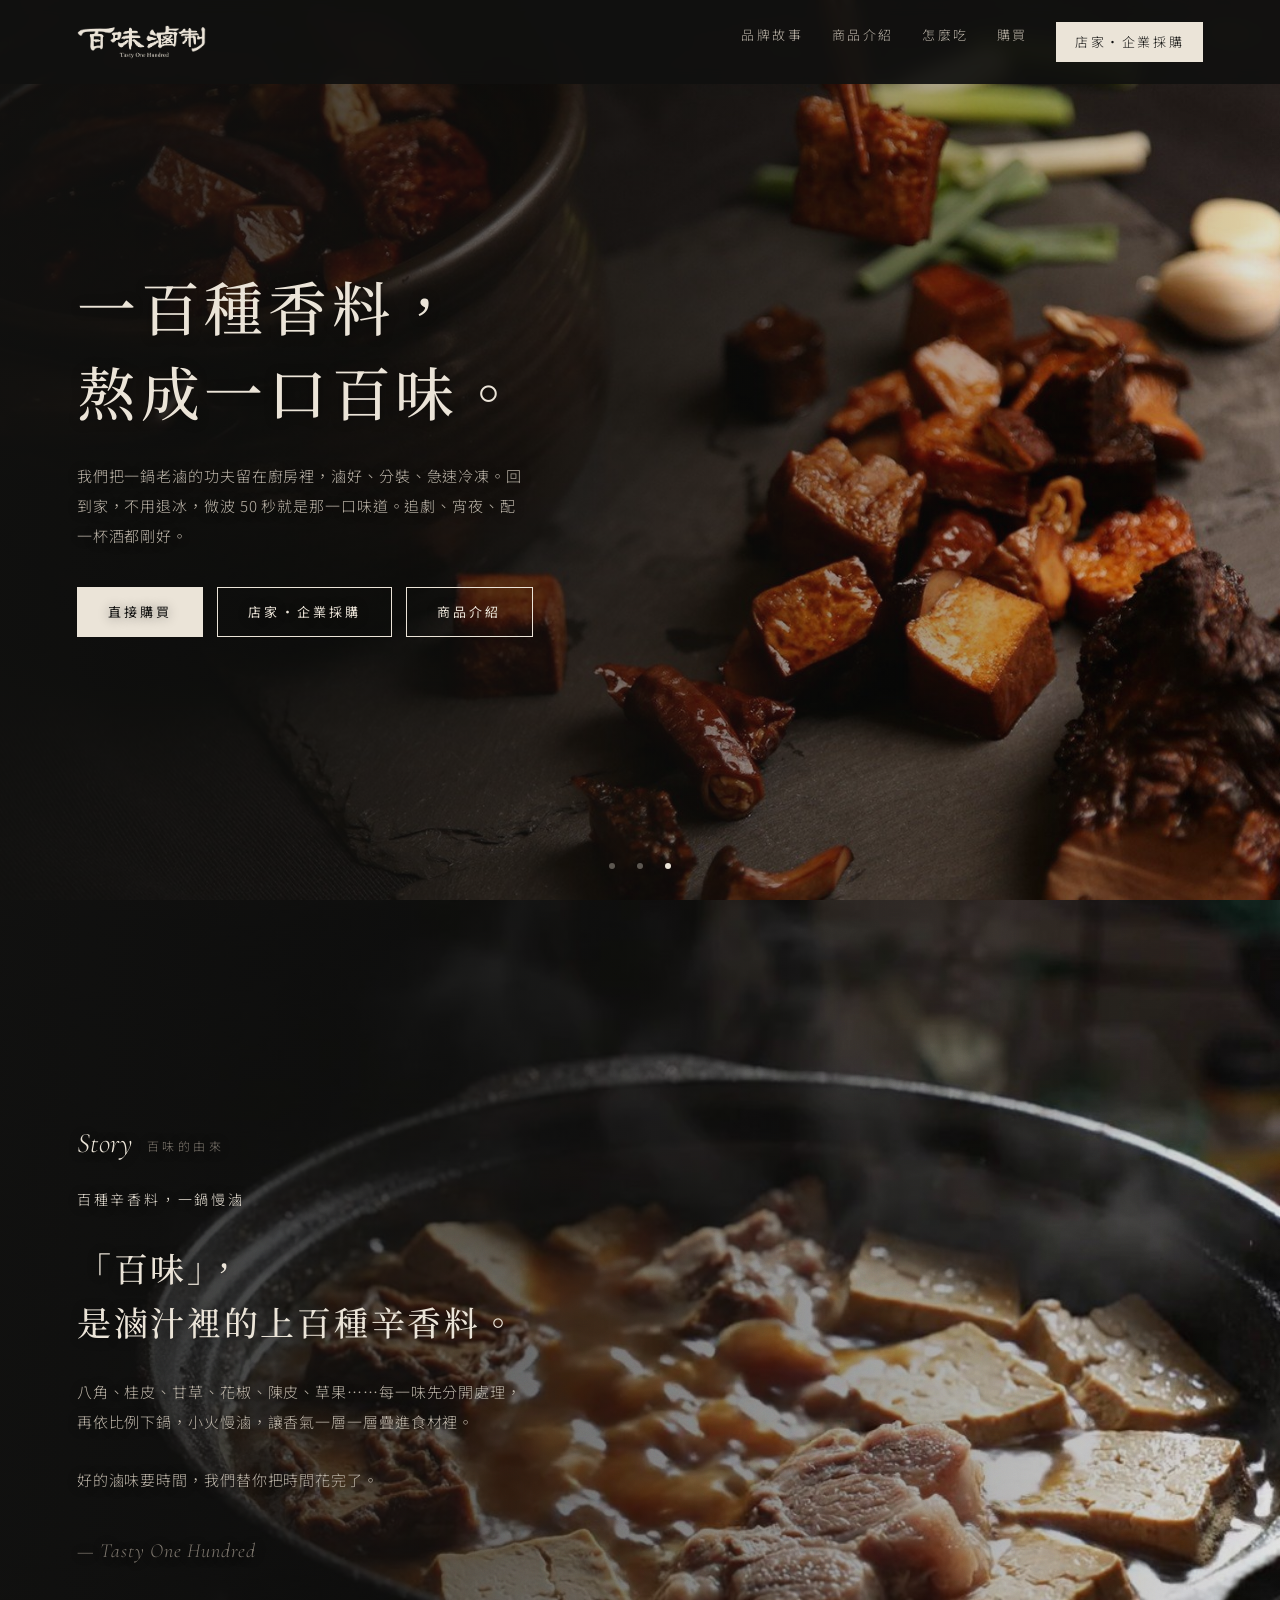
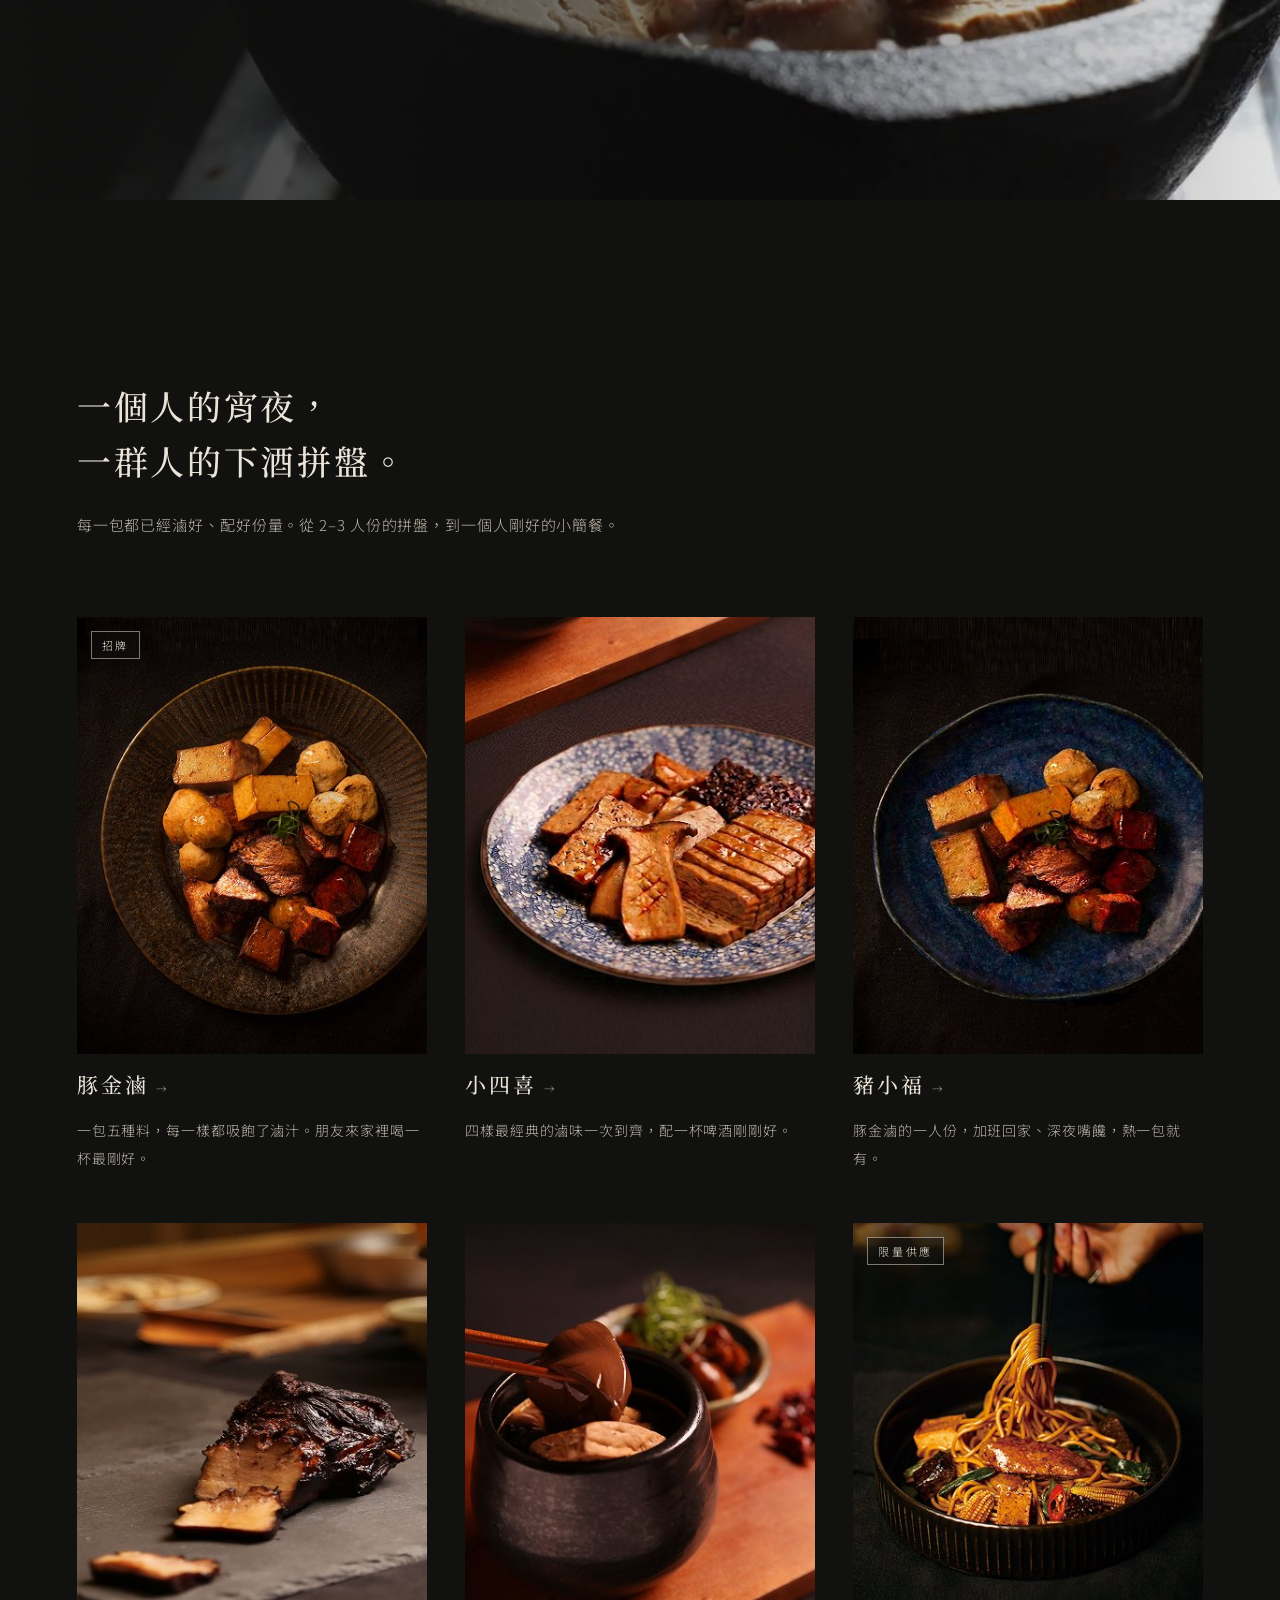
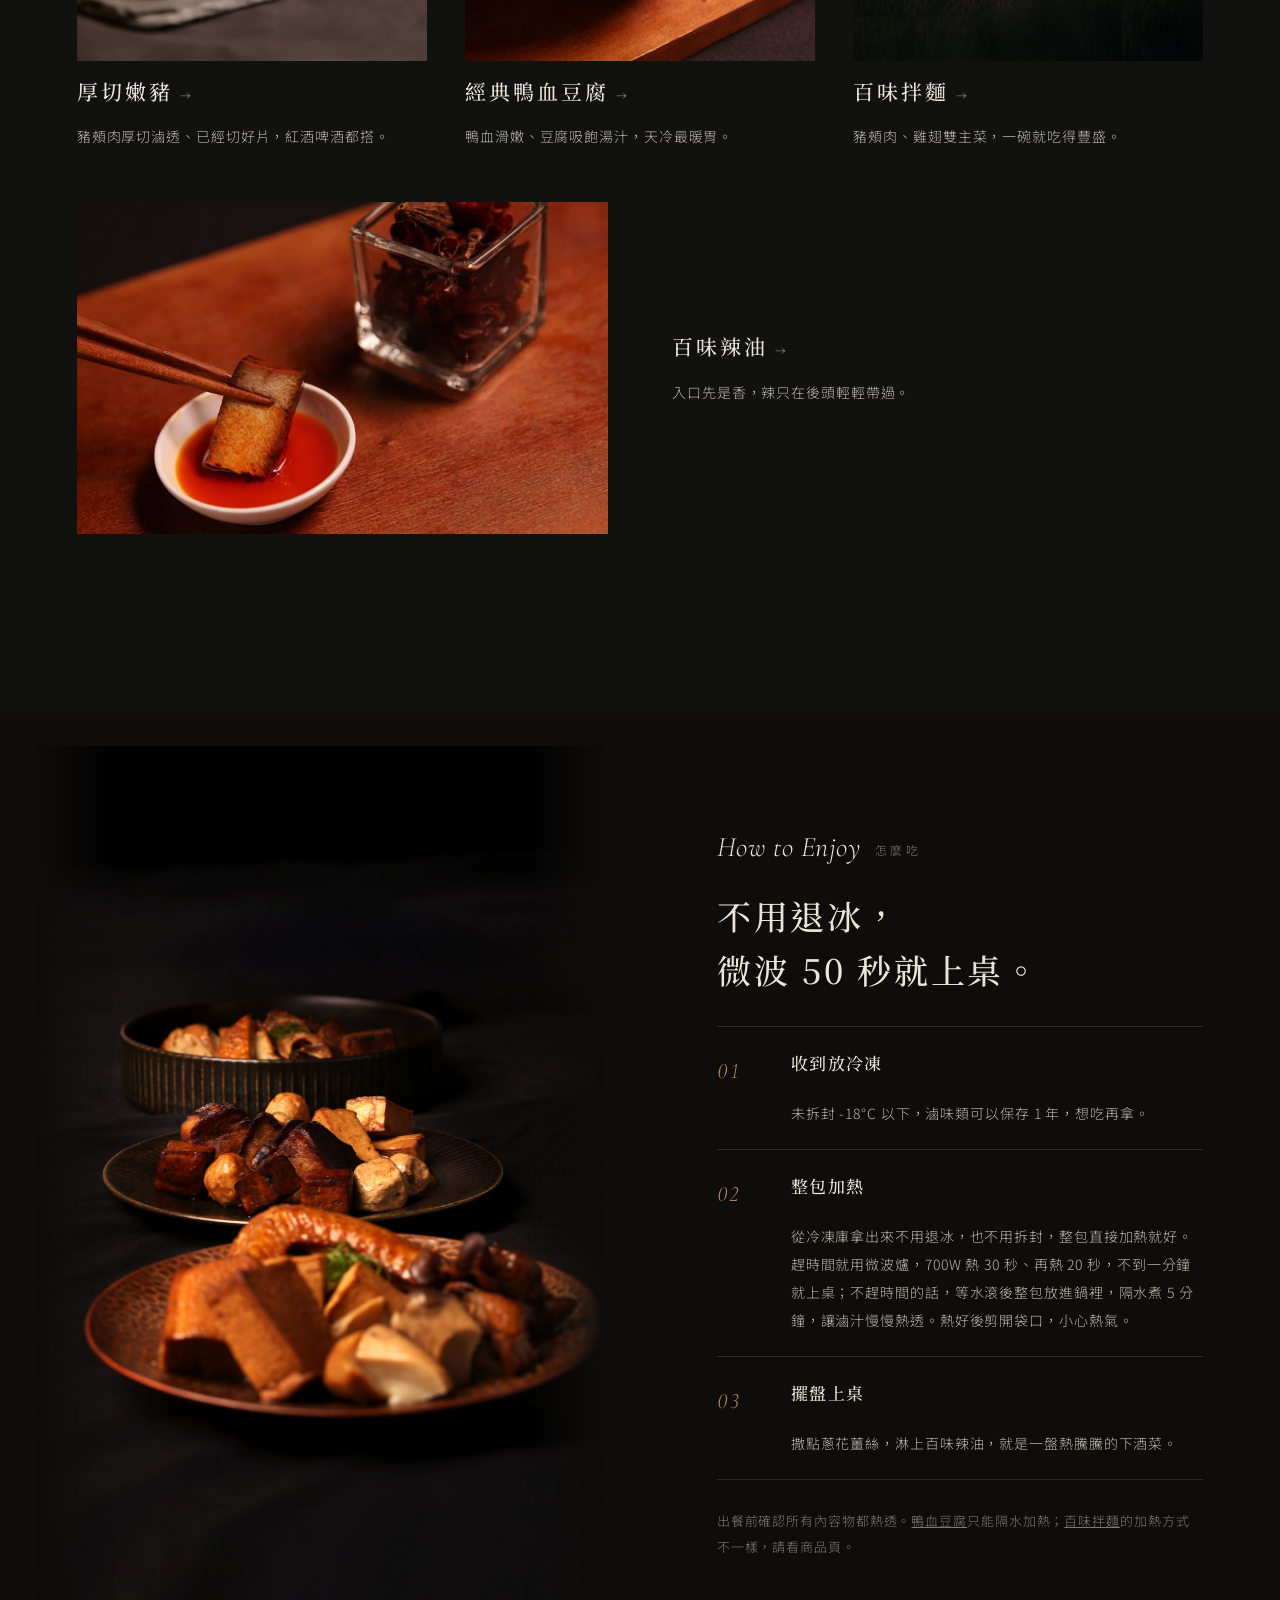
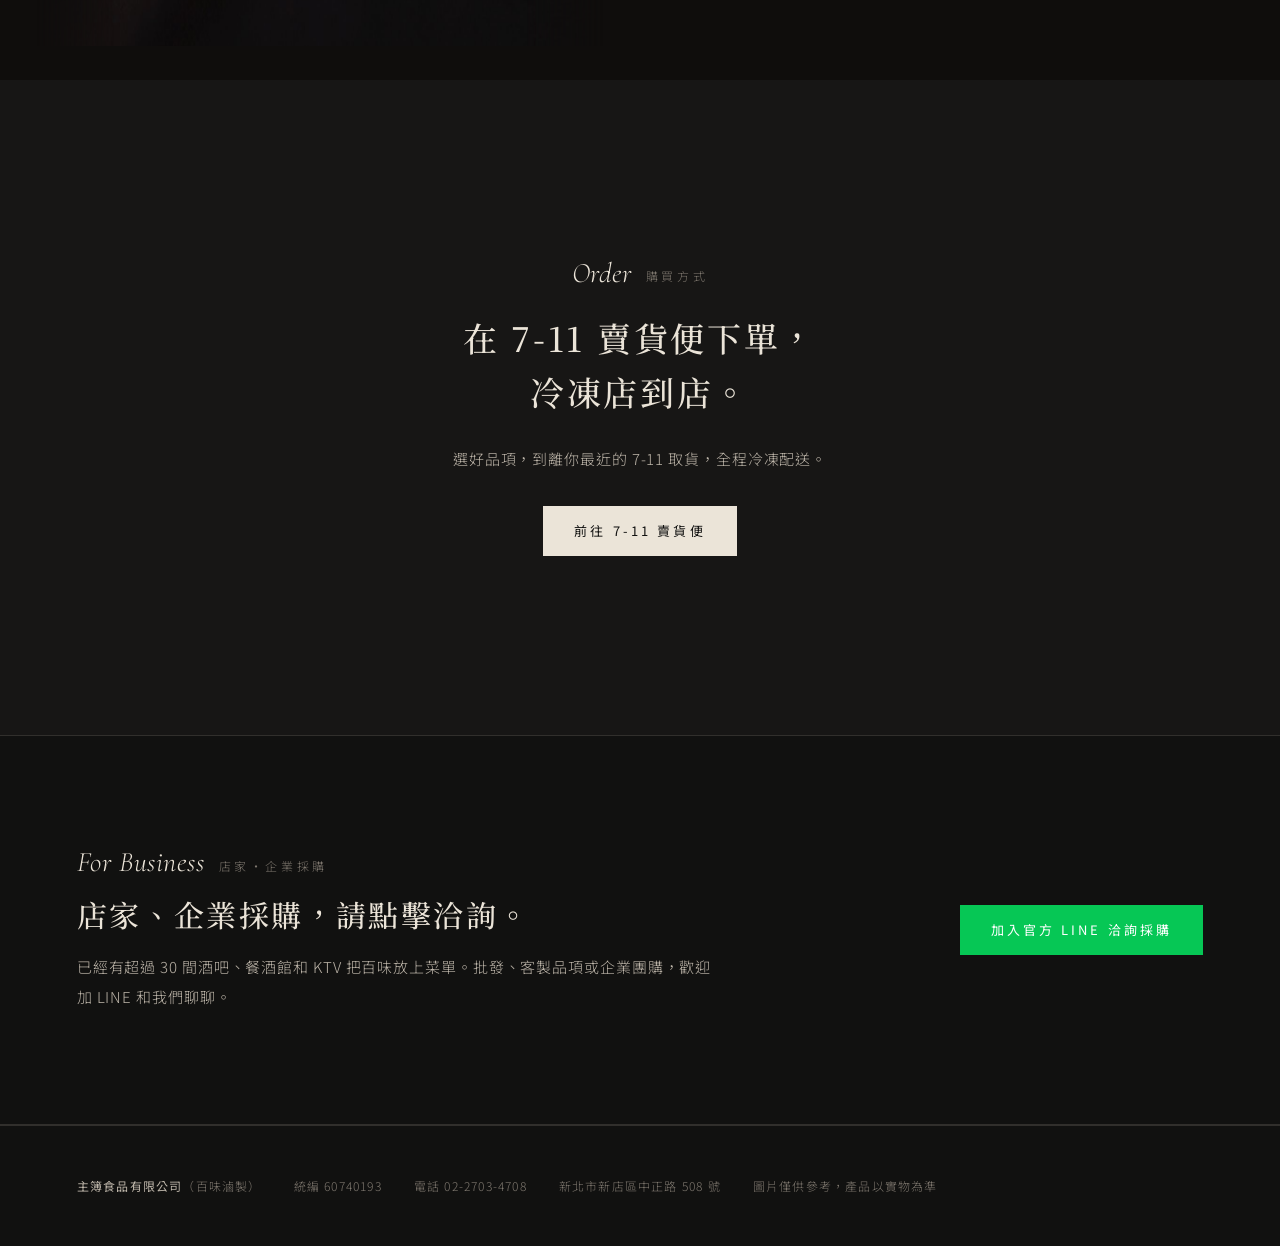
==== index.html @ 4c37f2b5 "首頁「怎麼吃」加熱步驟改寫 標題改為「整包加熱」，內文改成順口的說明：不用退冰也不用拆封；趕時間微波 700W 30 秒＋20 秒，不趕時間水滾後隔水 5 分鐘；熱好後剪開袋口小心熱氣。  Co-Au" ====
<!doctype html>
<html lang="zh-Hant">
<head>
<meta charset="utf-8">
<meta name="viewport" content="width=device-width, initial-scale=1, viewport-fit=cover">
<meta name="description" content="百味滷製：一鍋百種辛香料慢滷的滷汁，急速冷凍，不用退冰，微波 50 秒就上桌。追劇、宵夜、配一杯酒都剛好。7-11 冷凍店到店。">
<!-- ===== Meta Pixel：到 Meta 事件管理工具複製你的 Pixel 程式碼，貼在這裡 ===== -->
<title>百味滷製</title>
<link rel="icon" href="favicon.ico" sizes="any">
<link rel="icon" type="image/png" sizes="32x32" href="assets/img/favicon-32.png">
<link rel="apple-touch-icon" href="apple-touch-icon.png">
<link rel="preconnect" href="https://fonts.googleapis.com">
<link rel="preconnect" href="https://fonts.gstatic.com" crossorigin>
<link rel="stylesheet" href="https://fonts.googleapis.com/css2?family=Noto+Serif+TC:wght@400;500&family=Noto+Sans+TC:wght@300;400;500&family=Cormorant+Garamond:ital,wght@0,400;0,500;1,400&display=swap">
<!-- 改了 site.css 或 site.js 之後，要把這裡和頁尾 site.js 的 ?v= 換成當天日期，不然訪客的瀏覽器會繼續用舊檔，版面會跑掉 -->
<link rel="stylesheet" href="assets/site.css?v=20261109">
<script>document.documentElement.className += " js";</script>
<style>
/* 首頁（一頁式，給一般消費者）：品牌故事 → 品項介紹 → 怎麼吃 → 怎麼買；店家採購導到 LINE */
/* 選單列：一開始就是深色底（照設計稿） */
.top{background:rgba(17,17,16,.92);backdrop-filter:blur(8px)}
/* logo */
.logo img{height:34px;width:auto}
.sign{font-family:var(--latin);font-style:italic;font-size:20px;color:var(--muted);letter-spacing:.04em;margin-top:8px}
.spices{font-size:13px;color:var(--muted);letter-spacing:.3em;line-height:2.2}
/* 頁尾店家採購（導到 LINE）：LINE 綠色 */
.btn.line{border-color:#06c755;background:#06c755;color:#fff}
.btn.line:hover{background:transparent;color:#06c755}
/* 選單上的店家採購：米白實心按鈕 */
.nav .biz{color:var(--bg);background:var(--head);border:1px solid var(--head);padding:6px 18px;transition:background .3s,color .3s}
.nav .biz:hover{color:var(--head);background:transparent}

/* 品項：像菜單一樣排列，不標價格 */
.prods{display:grid;grid-template-columns:repeat(3,1fr);gap:clamp(40px,4vw,64px) clamp(24px,3vw,40px)}
.prod{display:grid;gap:14px;align-content:start;min-width:0}
.prod .ph{aspect-ratio:4/5;overflow:hidden;position:relative;background:var(--bg2)}
.prod .ph img{width:100%;height:100%;object-fit:cover;object-position:var(--fp,50% 50%);transition:transform 1.4s ease}
/* --fp：產品照的裁切中心。p- 開頭的照片德婷已經裁成 4:5、產品置中，不用另外設；辣油還是舊照片所以有設 */
.prod:hover .ph img{transform:scale(1.03)}
/* 整張卡片點下去到商品頁（連結在名稱上，用 ::after 撐滿整張卡片） */
.prod{position:relative}
.prod .go{color:inherit;text-decoration:none}
.prod .go::after{content:"";position:absolute;inset:0;z-index:1}
.prod:hover .go{color:var(--accent)}
.prod .go:focus-visible{outline:none}
.prod:has(.go:focus-visible){outline:1px solid var(--head);outline-offset:6px}
.prod h3::after{content:" →";font-family:var(--latin);color:var(--muted);font-size:.8em}
.badge{position:absolute;top:14px;left:14px;font-size:11px;letter-spacing:.24em;color:var(--head);border:1px solid rgba(235,228,216,.5);background:rgba(17,17,16,.55);padding:2px 10px}
.prod h3{font-size:21px;letter-spacing:.14em}
.prod .meta{font-size:12px;color:var(--muted);letter-spacing:.14em;border-bottom:1px solid var(--line);padding-bottom:12px}
.prod .desc{font-size:14px}
.prod.wide{grid-column:1/-1;grid-template-columns:1fr 1fr;gap:clamp(24px,5vw,72px);align-items:center}
.prod.wide .ph{aspect-ratio:16/10}

/* 怎麼吃：左邊照片完整顯示（contain），底色跟照片的黑色一樣，看不出邊 */
#howto{background:#0f0d0c}
#howto .media.whole{background:#0f0d0c;display:grid;place-items:center}
#howto .media.whole img{position:relative;inset:auto;width:auto;height:auto;max-width:100%;max-height:100vh;object-fit:contain;-webkit-mask-image:linear-gradient(90deg,transparent,#000 14%,#000 86%,transparent);mask-image:linear-gradient(90deg,transparent,#000 14%,#000 86%,transparent)}
/* 怎麼吃 */
.steps{display:grid;margin:0;padding:0;list-style:none}
.steps li{display:grid;grid-template-columns:56px 1fr;gap:6px 18px;padding-block:22px;border-bottom:1px solid var(--line)}
.steps li:first-child{border-top:1px solid var(--line)}
.steps .n{font-family:var(--latin);font-style:italic;font-size:22px;color:var(--accent)}
.steps h3{font-size:17px}
.steps p{grid-column:2;font-size:14px}

/* 店家採購導流 */
.biz-band{border-top:1px solid var(--line);border-bottom:1px solid var(--line);padding:clamp(64px,9vw,112px) var(--pad);display:grid;grid-template-columns:1fr auto;gap:32px 64px;align-items:center}
.biz-band .t{display:grid;gap:14px;max-width:640px}
.biz-band h2{font-size:clamp(22px,2.4vw,30px)}

@media (max-width:900px){
  #howto .media.whole img{position:absolute;inset:0;width:100%;height:100%;max-height:none}
  .prods{grid-template-columns:1fr 1fr}
  .prod.wide{grid-template-columns:1fr}
  .biz-band{grid-template-columns:1fr}
}
@media (max-width:560px){
  .prods{grid-template-columns:1fr}
  .biz-band .btn{width:100%}
}
</style>
</head>
<body>

<header class="top">
  <a class="logo" href="./" aria-label="百味滷制 首頁"><img src="assets/img/logo.png" alt="百味滷制 Tasty One Hundred" width="337" height="89"></a>
  <nav class="nav" aria-label="主選單">
    <a href="#story">品牌故事</a>
    <a href="#menu">商品介紹</a>
    <a href="#howto">怎麼吃</a>
    <a href="#buy">購買</a>
    <a class="biz" href="#business" data-cta="biz-nav">店家・企業採購</a>
  </nav>
  <button class="burger" aria-label="開啟選單"><i></i><i></i></button>
</header>
<div class="menu" role="dialog" aria-label="選單">
  <button class="x">CLOSE ✕</button>
  <a href="#story">品牌故事</a>
  <a href="#menu">商品介紹</a>
  <a href="#howto">怎麼吃</a>
  <a href="#buy">購買</a>
  <a href="#business" data-cta="biz-menu">店家・企業採購</a>
</div>

<!-- ============ HERO ============ -->
<!-- 待確認：賣貨便連結目前打不開（顯示「賣場資料不存在」），請換成正確的賣場網址。本頁有 2 個按鈕用到，搜尋 GM250926569503 就能找到 -->
<section class="full hero">
  <div class="text">
    <h1 class="rv">一百種香料，<br>熬成一口百味。</h1>
    <p class="rv">我們把一鍋老滷的功夫留在廚房裡，滷好、分裝、急速冷凍。回到家，不用退冰，微波 50 秒就是那一口味道。追劇、宵夜、配一杯酒都剛好。</p>
    <div class="btns rv">
      <a class="btn fill" href="https://myship.7-11.com.tw/general/detail/GM250926569503" target="_blank" rel="noopener" data-cta="buy-hero">直接購買</a>
      <a class="btn" href="#business" data-cta="biz-hero">店家・企業採購</a>
      <a class="btn" href="#menu" data-cta="menu-hero">商品介紹</a>
    </div>
  </div>
  <!-- 輪播：每 6 秒換一張，下方圓點可以切換。照片是德婷做的 1920 寬版本，左邊留暗放字；--fp 是手機版的裁切中心 -->
  <div class="media rv slides">
    <img class="on" src="assets/img/hero-1.jpg" alt="兩盤百味滷味放在黑色桌面上" style="--fp:62% 50%">
    <img loading="lazy" src="assets/img/hero-2.jpg" alt="筷子夾起百味拌麵" style="--fp:68% 50%">
    <img loading="lazy" src="assets/img/hero-3.jpg" alt="筷子夾起一塊滷豆乾，石板上擺著滷味" style="--fp:60% 50%">
  </div>
  <div class="dots" aria-label="切換首頁照片"></div>
</section>

<!-- ============ STORY ============ -->
<!-- 待確認：以下故事為草稿，辛香料種類、熬滷方式等細節請依實際情況修改（b2b/index.html 的故事區塊也要一起改） -->
<!-- 背景影片：assets/video/story.mp4；影片載入前、或手機省電模式不自動播放時，顯示 story-poster.jpg -->
<section class="full" id="story">
  <div class="text">
    <span class="label rv">Story<small>百味的由來</small></span>
    <p class="lead rv">百種辛香料，一鍋慢滷</p>
    <h2 class="rv">「百味」，<br>是滷汁裡的上百種辛香料。</h2>
    <p class="rv">八角、桂皮、甘草、花椒、陳皮、草果⋯⋯每一味先分開處理，再依比例下鍋，小火慢滷，讓香氣一層一層疊進食材裡。</p>
    <p class="rv">好的滷味要時間，我們替你把時間花完了。</p>
    <p class="sign rv">— Tasty One Hundred</p>
  </div>
  <div class="media"><span class="grain" aria-hidden="true"></span><video class="bg-video" autoplay muted loop playsinline preload="metadata" poster="assets/img/story-poster.jpg" aria-hidden="true"><source src="assets/video/story.mp4" type="video/mp4"></video></div>
</section>

<!-- ============ MENU ============ -->
<section class="sec" id="menu">
  <div class="wrap">
    <div class="head">
      <h2 class="rv">一個人的宵夜，<br>一群人的下酒拼盤。</h2>
      <p class="rv">每一包都已經滷好、配好份量。從 2–3 人份的拼盤，到一個人剛好的小簡餐。</p>
    </div>
    <div class="prods">
      <article class="prod rv">
        <div class="ph"><img loading="lazy" src="assets/img/p-zmf.jpg" alt="豚金滷"><span class="badge">招牌</span></div>
        <h3><a class="go" href="product.html?p=zmf">豚金滷</a></h3>
        <p class="desc">一包五種料，每一樣都吸飽了滷汁。朋友來家裡喝一杯最剛好。</p>
      </article>
      <article class="prod rv">
        <div class="ph"><img loading="lazy" src="assets/img/p-ssx.jpg" alt="小四喜"></div>
        <h3><a class="go" href="product.html?p=ssx">小四喜</a></h3>
        <p class="desc">四樣最經典的滷味一次到齊，配一杯啤酒剛剛好。</p>
      </article>
      <article class="prod rv">
        <div class="ph"><img loading="lazy" src="assets/img/p-zxf.jpg" alt="豬小福"></div>
        <h3><a class="go" href="product.html?p=zxf">豬小福</a></h3>
        <p class="desc">豚金滷的一人份，加班回家、深夜嘴饞，熱一包就有。</p>
      </article>
      <article class="prod rv">
        <div class="ph"><img loading="lazy" src="assets/img/p-hq.jpg" alt="厚切嫩豬"></div>
        <h3><a class="go" href="product.html?p=hq">厚切嫩豬</a></h3>
        <p class="desc">豬頰肉厚切滷透、已經切好片，紅酒啤酒都搭。</p>
      </article>
      <article class="prod rv">
        <div class="ph"><img loading="lazy" src="assets/img/p-yx.jpg" alt="經典鴨血豆腐"></div>
        <h3><a class="go" href="product.html?p=yx">經典鴨血豆腐</a></h3>
        <p class="desc">鴨血滑嫩、豆腐吸飽湯汁，天冷最暖胃。</p>
      </article>
      <article class="prod rv">
        <div class="ph"><img loading="lazy" src="assets/img/p-noodle.jpg" alt="百味拌麵"><span class="badge">限量供應</span></div>
        <h3><a class="go" href="product.html?p=noodle">百味拌麵</a></h3>
        <p class="desc">豬頰肉、雞翅雙主菜，一碗就吃得豐盛。</p>
      </article>
      <article class="prod wide rv">
        <div class="ph"><img loading="lazy" src="assets/img/oil.jpg" alt="百味辣油" style="--fp:55% 58%"></div>
        <div style="display:grid;gap:14px">
          <h3><a class="go" href="product.html?p=oil">百味辣油</a></h3>
          <p class="desc">入口先是香，辣只在後頭輕輕帶過。</p>
        </div>
      </article>
    </div>
  </div>
</section>

<!-- ============ HOW TO ============ -->
<!-- 怎麼吃：照片解析度不夠滿版，改回左圖右文；照片完整顯示、不裁切，擺盤都在畫面內 -->
<section class="split" id="howto">
  <div class="media rv whole"><img src="assets/img/howto.jpg" width="1200" height="1905" alt="三盤百味滷味疊放在黑色桌面上"></div>
  <div class="text">
    <span class="label rv">How to Enjoy<small>怎麼吃</small></span>
    <h2 class="rv">不用退冰，<br>微波 50 秒就上桌。</h2>
    <ol class="steps rv">
      <li><span class="n">01</span><h3>收到放冷凍</h3><p>未拆封 -18°C 以下，滷味類可以保存 1 年，想吃再拿。</p></li>
      <li><span class="n">02</span><h3>整包加熱</h3><p>從冷凍庫拿出來不用退冰，也不用拆封，整包直接加熱就好。趕時間就用微波爐，700W 熱 30 秒、再熱 20 秒，不到一分鐘就上桌；不趕時間的話，等水滾後整包放進鍋裡，隔水煮 5 分鐘，讓滷汁慢慢熱透。熱好後剪開袋口，小心熱氣。</p></li>
      <li><span class="n">03</span><h3>擺盤上桌</h3><p>撒點蔥花薑絲，淋上百味辣油，就是一盤熱騰騰的下酒菜。</p></li>
    </ol>
    <p class="note rv">出餐前確認所有內容物都熱透。<a href="product.html?p=yx">鴨血豆腐</a>只能隔水加熱；<a href="product.html?p=noodle">百味拌麵</a>的加熱方式不一樣，請看商品頁。</p>
  </div>
</section>

<!-- ============ BUY ============ -->
<section class="sec alt" id="buy" style="text-align:center">
  <div class="wrap" style="display:grid;gap:24px;justify-items:center">
    <span class="label rv">Order<small>購買方式</small></span>
    <h2 class="rv">在 7-11 賣貨便下單，<br>冷凍店到店。</h2>
    <p class="rv">選好品項，到離你最近的 7-11 取貨，全程冷凍配送。</p>
    <div class="btns rv" style="justify-content:center"><a class="btn fill" href="https://myship.7-11.com.tw/general/detail/GM250926569503" target="_blank" rel="noopener" data-cta="buy-order">前往 7-11 賣貨便</a></div>
  </div>
</section>

<!-- ============ FOR BUSINESS ============ -->
<section class="biz-band" id="business">
  <div class="t">
    <span class="label rv">For Business<small>店家・企業採購</small></span>
    <h2 class="rv">店家、企業採購，請點擊洽詢。</h2>
    <p class="rv">已經有超過 30 間酒吧、餐酒館和 KTV 把百味放上菜單。批發、客製品項或企業團購，歡迎加 LINE 和我們聊聊。</p>
  </div>
  <a class="btn line rv" href="https://lin.ee/7zMBIqU" target="_blank" rel="noopener" data-cta="line-biz-band">加入官方 LINE 洽詢採購</a>
</section>

<footer>
  <span><b>主簿食品有限公司</b>（百味滷製）</span>
  <span>統編 60740193</span>
  <span>電話 02-2703-4708</span>
  <span>新北市新店區中正路 508 號</span>
  <span>圖片僅供參考，產品以實物為準</span>
</footer>

<script src="assets/site.js?v=20261109"></script>
</body>
</html>
---- assets/site.css ----
/* 百味滷製 共用樣式
   方向：參考 EIKA（深色、照片當主角、字少而克制、捲動淡入）
   與 Tairroir（左右對半、短引言 → 主張大標 → 灰色短內文） */

.val,.big b,.price b,.bill span,.n,.num{font-variant-numeric:lining-nums tabular-nums}
:root{
  --bg:#111110;          /* 頁面底色 */
  --bg2:#171615;         /* 交錯區塊底色 */
  --line:rgba(236,226,210,.14);
  --head:#ebe4d8;        /* 標題 */
  --text:#bdb5a9;        /* 內文 */
  --muted:#7f786f;       /* 次要文字 */
  --accent:#b98a5e;      /* 滷汁琥珀，只少量點綴 */
  --display:"Noto Serif TC","Songti TC","PMingLiU",serif;
  --body:"Noto Sans TC","PingFang TC","Microsoft JhengHei",system-ui,sans-serif;
  --latin:"Cormorant Garamond","Noto Serif TC",Georgia,serif;
  --pad:clamp(20px,6vw,96px);
  color-scheme:dark;
}
*{box-sizing:border-box}
html{scroll-behavior:smooth}
body{background:var(--bg);color:var(--text);font-family:var(--body);font-weight:300;font-size:15px;line-height:2;letter-spacing:.06em;margin:0;-webkit-font-smoothing:antialiased}
img{max-width:100%;display:block}
a{color:inherit}
p{margin:0}
h1,h2,h3{font-family:var(--display);font-weight:500;color:var(--head);margin:0;letter-spacing:.08em;text-wrap:balance}
h1{font-size:clamp(34px,4.6vw,60px);line-height:1.45}
h2{font-size:clamp(24px,2.8vw,34px);line-height:1.6}
h3{font-size:19px;line-height:1.6}
b,strong{font-weight:500;color:var(--head)}
:focus-visible{outline:1px solid var(--head);outline-offset:4px}

/* 英文襯線標籤：Story / Menu… */
.label{font-family:var(--latin);font-style:italic;font-size:clamp(22px,2.2vw,30px);color:var(--head);letter-spacing:.02em;line-height:1;display:block}
.label small{font-family:var(--body);font-style:normal;font-size:12px;letter-spacing:.3em;color:var(--muted);margin-left:14px;vertical-align:middle}
.lead{font-size:14px;color:var(--head);letter-spacing:.2em}
.note{font-size:13px;color:var(--muted)}

/* header */
.top{position:fixed;inset:0 0 auto 0;z-index:30;display:flex;align-items:center;justify-content:space-between;padding:22px var(--pad);transition:background .4s,padding .4s}
.top.solid{background:rgba(17,17,16,.92);backdrop-filter:blur(8px);padding-block:14px}
.logo{display:flex;align-items:baseline;gap:12px;text-decoration:none}
.logo b{font-family:var(--display);font-size:20px;letter-spacing:.3em;color:var(--head);font-weight:500}
.logo span{font-family:var(--latin);font-style:italic;font-size:15px;color:var(--muted);letter-spacing:.02em}
.nav{display:flex;gap:28px;font-size:13px;letter-spacing:.2em}
.nav a{text-decoration:none;color:var(--text);transition:color .2s}
.nav a:hover{color:var(--head)}
.burger{display:none;background:none;border:0;padding:8px;cursor:pointer;color:var(--head)}
.burger i{display:block;width:26px;height:1px;background:currentColor;margin:7px 0}
.menu{position:fixed;inset:0;z-index:40;background:var(--bg);display:none;flex-direction:column;justify-content:center;gap:10px;padding:var(--pad)}
.menu.open{display:flex}
.menu a{font-family:var(--display);font-size:26px;color:var(--head);text-decoration:none;letter-spacing:.2em;line-height:2.2}
.menu .x{position:absolute;top:22px;right:var(--pad);background:none;border:0;color:var(--text);font:inherit;font-size:12px;letter-spacing:.3em;cursor:pointer;padding:8px}

/* 左右對半 */
.split{display:grid;grid-template-columns:1fr 1fr;min-height:100vh}
.split .media{position:relative;overflow:hidden;background:var(--bg2)}
.split .media img{position:absolute;inset:0;width:100%;height:100%;object-fit:cover}
.split .text{padding:120px var(--pad);display:flex;flex-direction:column;justify-content:center;gap:28px;max-width:720px}
.split.flip .media{order:2}
.split.bottom .text{justify-content:flex-end;padding-bottom:12vh}
.split .text > p:not(.lead):not(.note){max-width:30em}

/* 滿版：照片或影片鋪滿整個區塊，文字疊在上面；電腦版暗部在左、手機版暗部在下 */
.full{position:relative;isolation:isolate;display:flex;align-items:center;min-height:100vh;min-height:100svh;overflow:hidden}
.full .media{position:absolute;inset:0;z-index:-1;background:var(--bg2)}
.full .media img,.full .media video{position:absolute;inset:0;width:100%;height:100%;object-fit:cover}
/* 輪播：照片疊在一起，class="on" 的那張淡入 */
.slides img{opacity:0;transition:opacity 1.6s ease}
.slides img.on{opacity:1}
.dots{position:absolute;left:50%;bottom:20px;transform:translateX(-50%);z-index:2;display:flex}
.dots button{width:28px;height:28px;padding:0;border:0;background:none;cursor:pointer;display:grid;place-items:center}
.dots button::before{content:"";width:6px;height:6px;border-radius:50%;background:rgba(235,228,216,.35);transition:background .3s}
.dots button[aria-current="true"]::before{background:var(--head)}
/* 背景影片：鍋子在畫面右邊、左邊留暗放字；手機版畫面較窄，往鍋子中間對齊。加一層會跳動的底片顆粒，讓 AI 影片看起來不那麼假 */
#story .media video{object-position:100% 50%}
@media (max-width:900px){#story .media video{object-position:70% 50%}}
.full .grain{position:absolute;inset:-50%;z-index:1;pointer-events:none;opacity:.08;mix-blend-mode:overlay;background:url("data:image/svg+xml;utf8,<svg xmlns='http://www.w3.org/2000/svg' width='160' height='160'><filter id='n'><feTurbulence type='fractalNoise' baseFrequency='.9' numOctaves='2' stitchTiles='stitch'/></filter><rect width='100%' height='100%' filter='url(%23n)'/></svg>");animation:grain .6s steps(4) infinite}
@keyframes grain{0%{transform:translate(0,0)}25%{transform:translate(-3%,2%)}50%{transform:translate(2%,-3%)}75%{transform:translate(-2%,-1%)}100%{transform:translate(0,0)}}
@media (prefers-reduced-motion:reduce){.full .grain{animation:none}}
.full .media::after{content:"";position:absolute;inset:0;background:linear-gradient(90deg,rgba(17,17,16,.9) 0%,rgba(17,17,16,.62) 42%,rgba(17,17,16,.12) 100%)}
.full .text{padding:120px var(--pad);display:flex;flex-direction:column;justify-content:center;gap:28px;max-width:780px;text-shadow:0 1px 12px rgba(0,0,0,.45)}
.full .text > p:not(.lead):not(.note){max-width:30em}

/* 一般區塊 */
.sec{padding:clamp(96px,14vw,180px) var(--pad)}
.sec.alt{background:var(--bg2)}
.head{display:grid;gap:22px;margin-bottom:clamp(48px,6vw,80px);max-width:640px}
.wrap{max-width:1160px;margin:0 auto}

/* 按鈕：細線、字距拉開 */
.btns{display:flex;flex-wrap:wrap;gap:14px;margin-top:8px}
.btn{display:inline-flex;align-items:center;justify-content:center;min-height:50px;padding:0 30px;border:1px solid var(--head);color:var(--head);text-decoration:none;font-size:13px;letter-spacing:.24em;font-weight:400;transition:background .3s,color .3s}
.btn:hover{background:var(--head);color:var(--bg)}
.btn.fill{background:var(--head);color:var(--bg)}
.btn.fill:hover{background:transparent;color:var(--head)}
.more{font-size:13px;letter-spacing:.24em;color:var(--head);text-decoration:none;border-bottom:1px solid var(--line);padding-bottom:6px;align-self:flex-start;transition:border-color .3s}
.more:hover{border-color:var(--head)}

footer{border-top:1px solid var(--line);padding:48px var(--pad);font-size:12px;color:var(--muted);display:flex;flex-wrap:wrap;gap:8px 32px;letter-spacing:.1em}
footer b{color:var(--text);font-weight:400}

/* 捲動淡入：沒有 JS 時直接顯示 */
.js .rv{opacity:0;transform:translateY(18px);transition:opacity 1.2s ease,transform 1.2s ease}
.js .rv.in{opacity:1;transform:none}
.js .media.rv{transform:none;transition:opacity 1.6s ease}
@media (prefers-reduced-motion:reduce){html{scroll-behavior:auto}.js .rv{opacity:1;transform:none;transition:none}}

@media (max-width:900px){
  .nav{display:none}
  .burger{display:block}
  .split{grid-template-columns:1fr;min-height:0}
  .split .media{aspect-ratio:4/5;order:-1!important}
  .split .text{padding:56px var(--pad) 88px;max-width:none}
  .split.bottom .text{padding-bottom:88px}
  .split.hero .media{aspect-ratio:4/5;max-height:78vh;width:100%}
  .full{align-items:flex-end}
  .full .media::after{background:linear-gradient(180deg,rgba(17,17,16,.3) 0%,rgba(17,17,16,.72) 45%,rgba(17,17,16,.94) 100%)}
  .full .text{padding:120px var(--pad) 72px;max-width:none}
  .full .media img{object-position:var(--fp,50% 50%)}   /* 手機版：橫式照片往主體裁切 */
}
@media (max-width:560px){
  body{font-size:14.5px}
  .btns .btn{flex:1 1 100%}
}
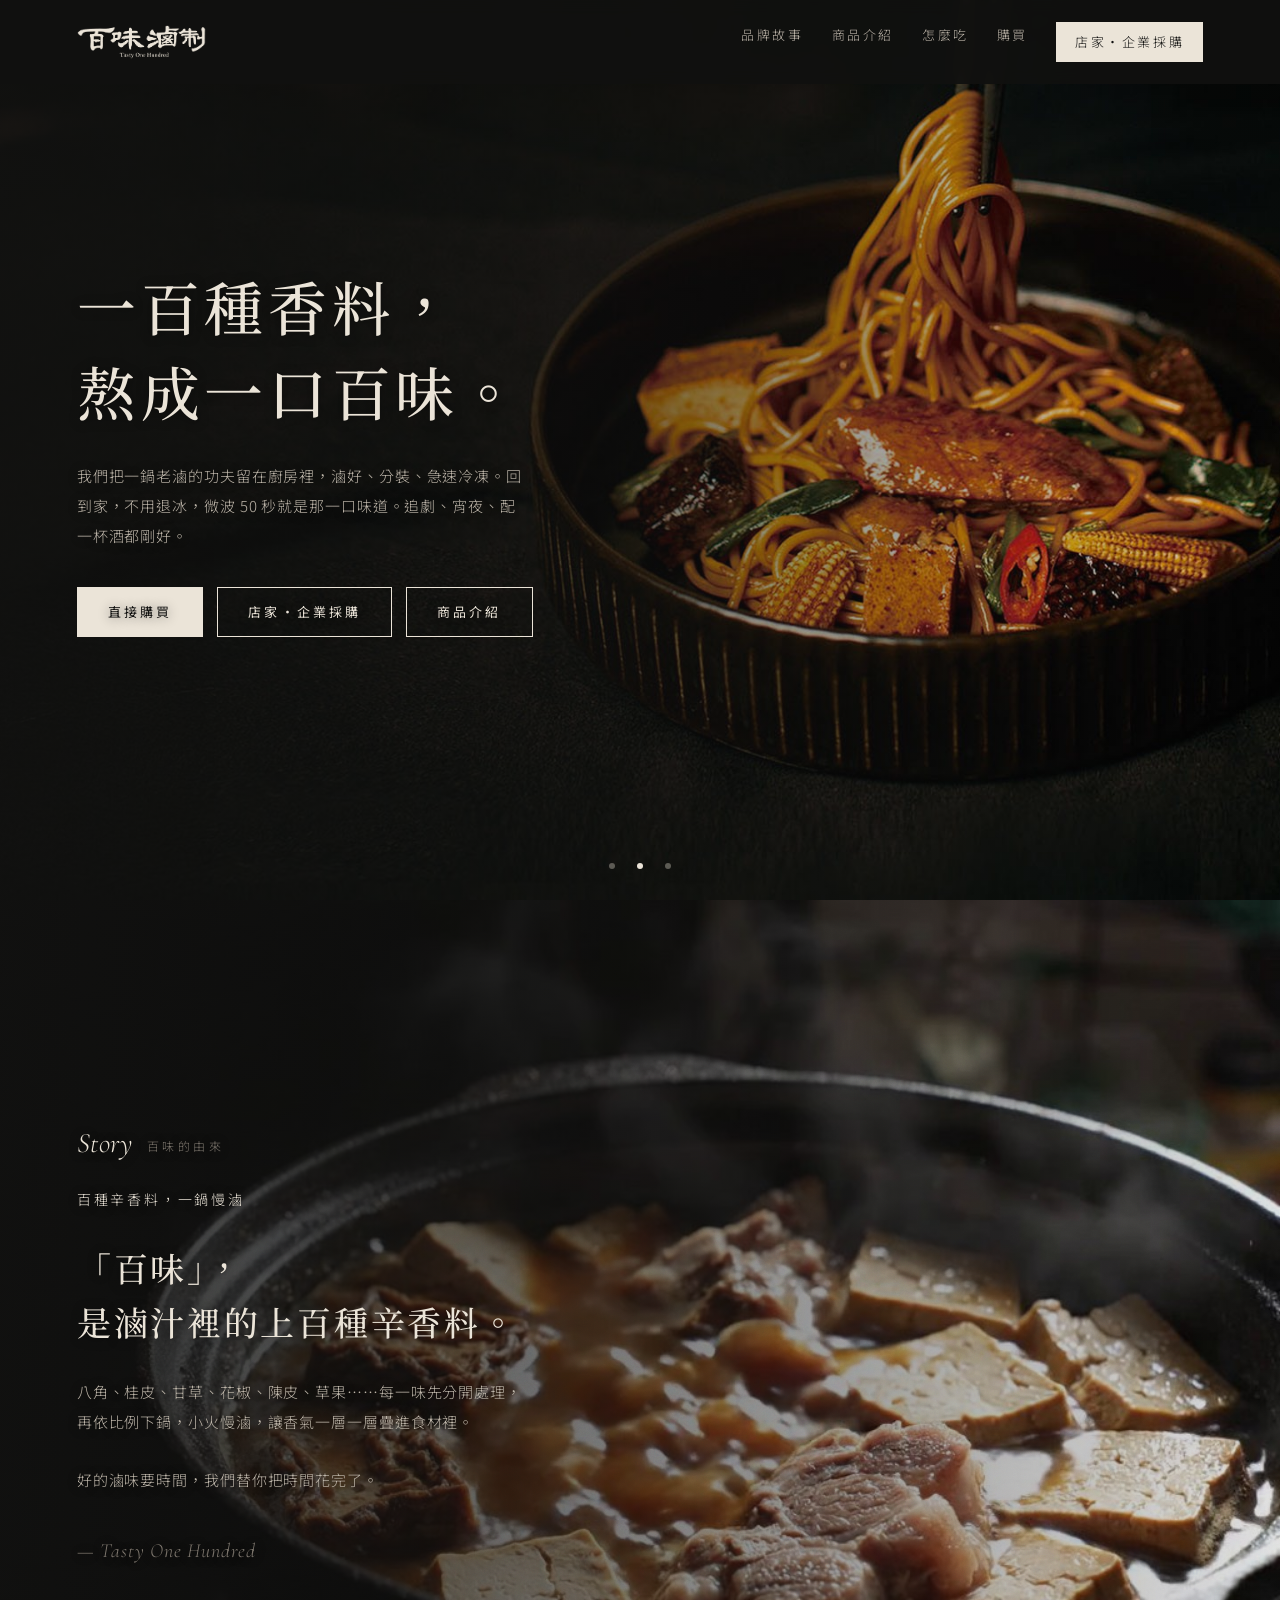
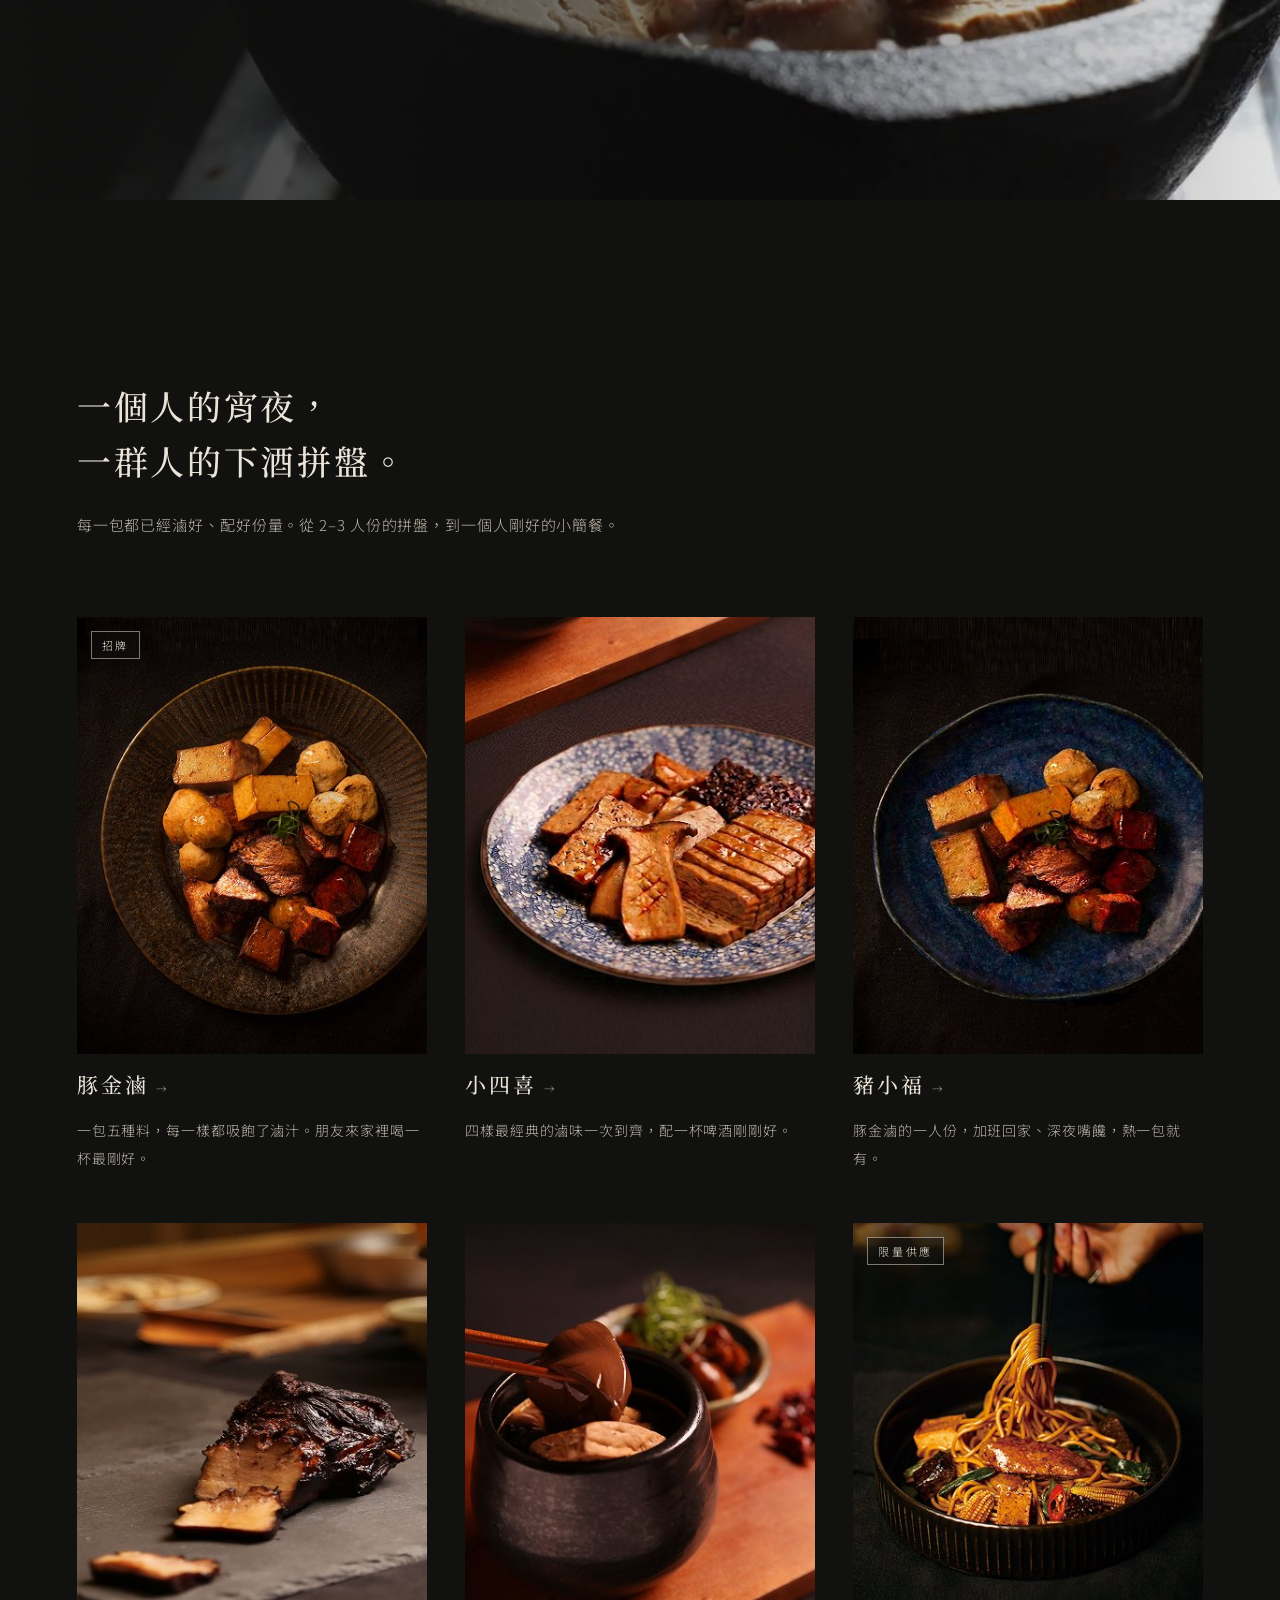
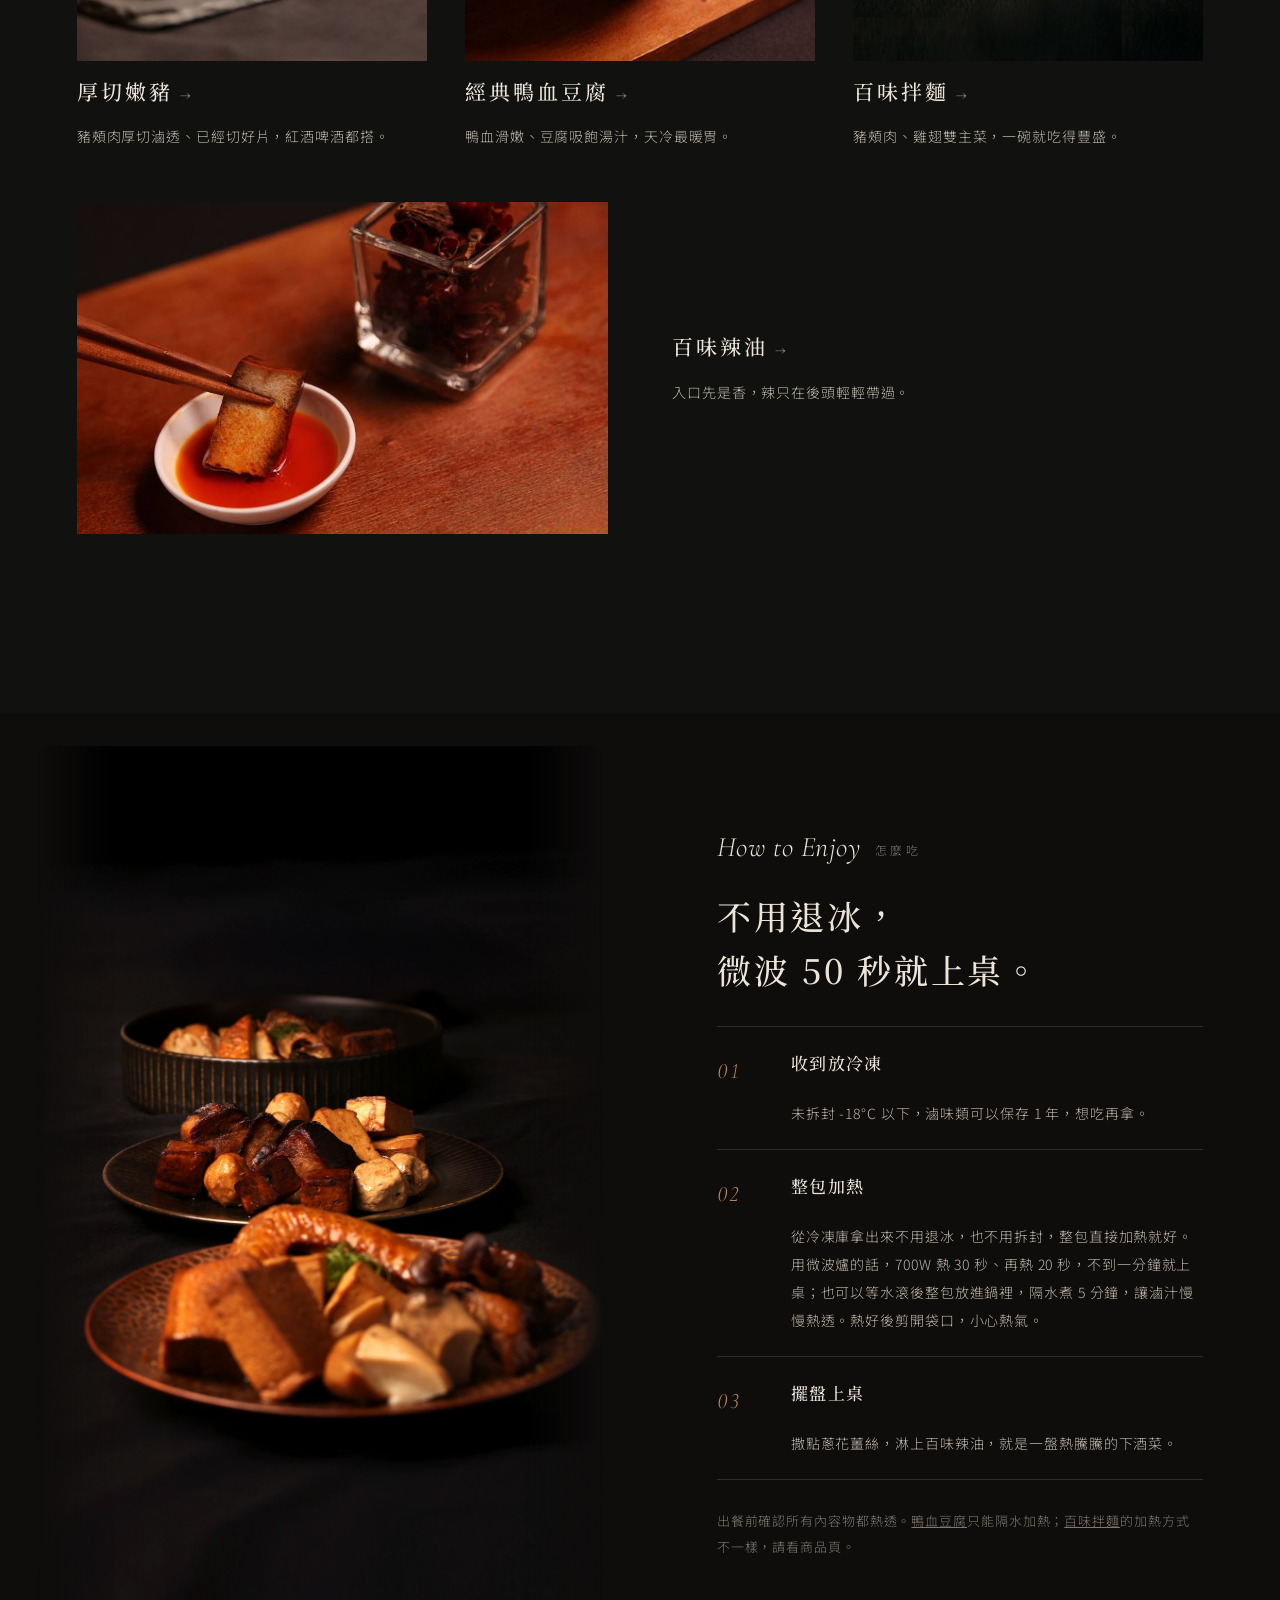
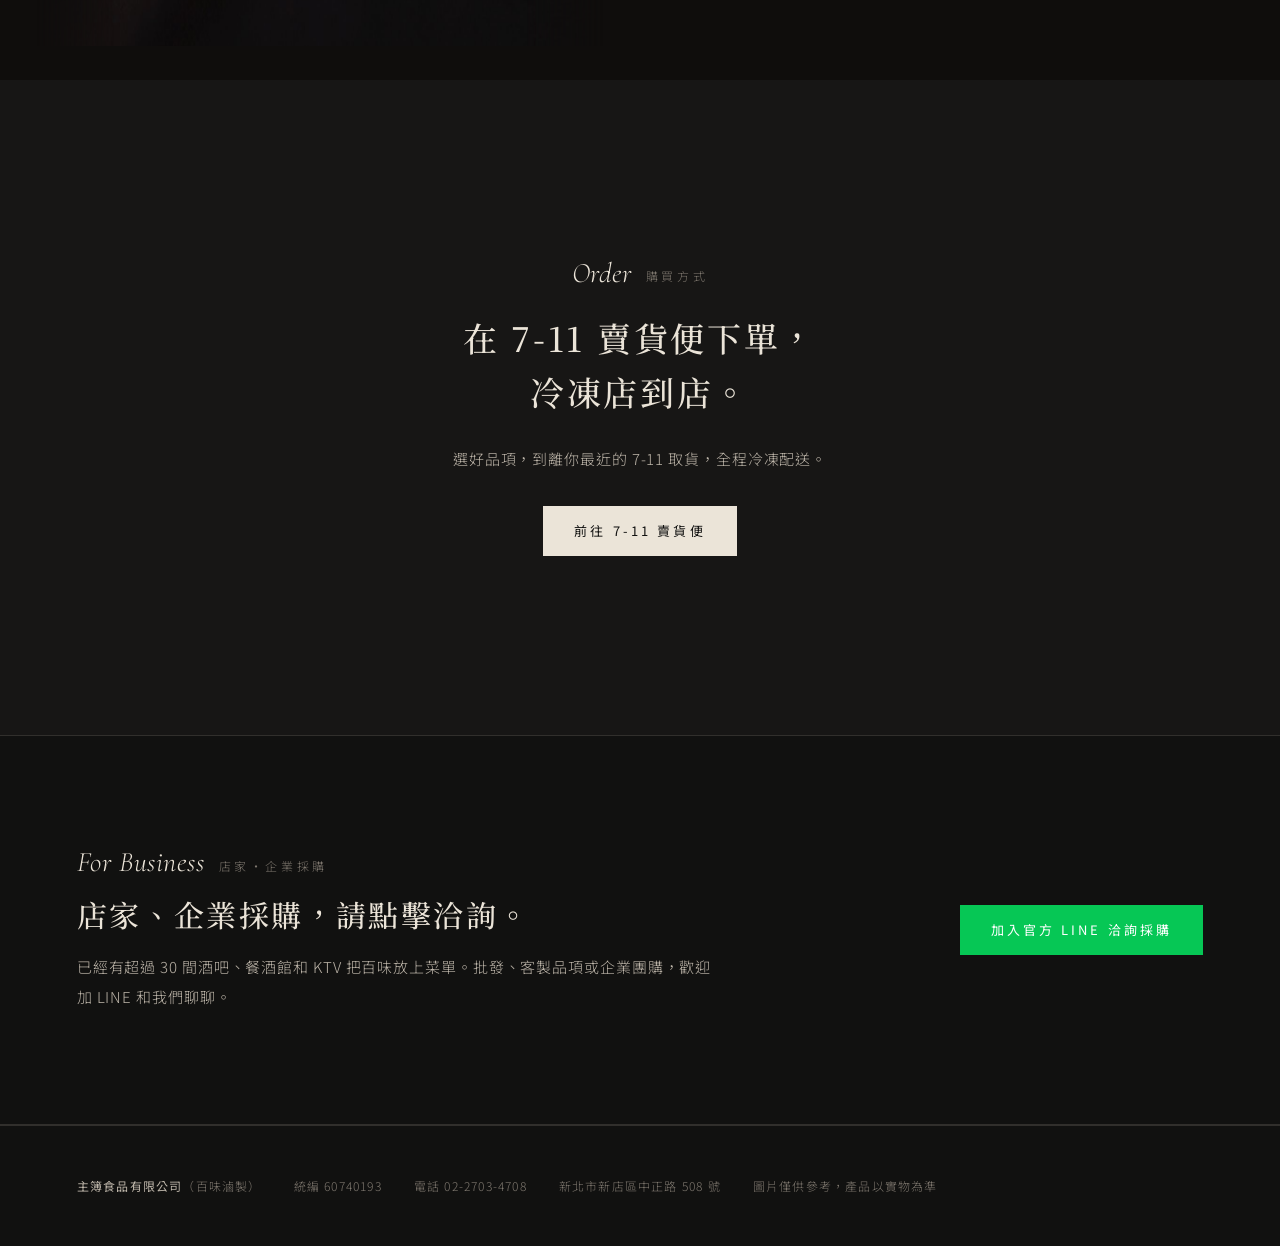
==== commit 0e197d2b: "怎麼吃加熱步驟拿掉「趕時間／不趕時間」的切割 Co-Authored-By: Claude Opus 5.5 <noreply@anthropic.com>" ====
--- a/index.html
+++ b/index.html
@@ -197,7 +197,7 @@
     <h2 class="rv">不用退冰，<br>微波 50 秒就上桌。</h2>
     <ol class="steps rv">
       <li><span class="n">01</span><h3>收到放冷凍</h3><p>未拆封 -18°C 以下，滷味類可以保存 1 年，想吃再拿。</p></li>
-      <li><span class="n">02</span><h3>整包加熱</h3><p>從冷凍庫拿出來不用退冰，也不用拆封，整包直接加熱就好。趕時間就用微波爐，700W 熱 30 秒、再熱 20 秒，不到一分鐘就上桌；不趕時間的話，等水滾後整包放進鍋裡，隔水煮 5 分鐘，讓滷汁慢慢熱透。熱好後剪開袋口，小心熱氣。</p></li>
+      <li><span class="n">02</span><h3>整包加熱</h3><p>從冷凍庫拿出來不用退冰，也不用拆封，整包直接加熱就好。用微波爐的話，700W 熱 30 秒、再熱 20 秒，不到一分鐘就上桌；也可以等水滾後整包放進鍋裡，隔水煮 5 分鐘，讓滷汁慢慢熱透。熱好後剪開袋口，小心熱氣。</p></li>
       <li><span class="n">03</span><h3>擺盤上桌</h3><p>撒點蔥花薑絲，淋上百味辣油，就是一盤熱騰騰的下酒菜。</p></li>
     </ol>
     <p class="note rv">出餐前確認所有內容物都熱透。<a href="product.html?p=yx">鴨血豆腐</a>只能隔水加熱；<a href="product.html?p=noodle">百味拌麵</a>的加熱方式不一樣，請看商品頁。</p>
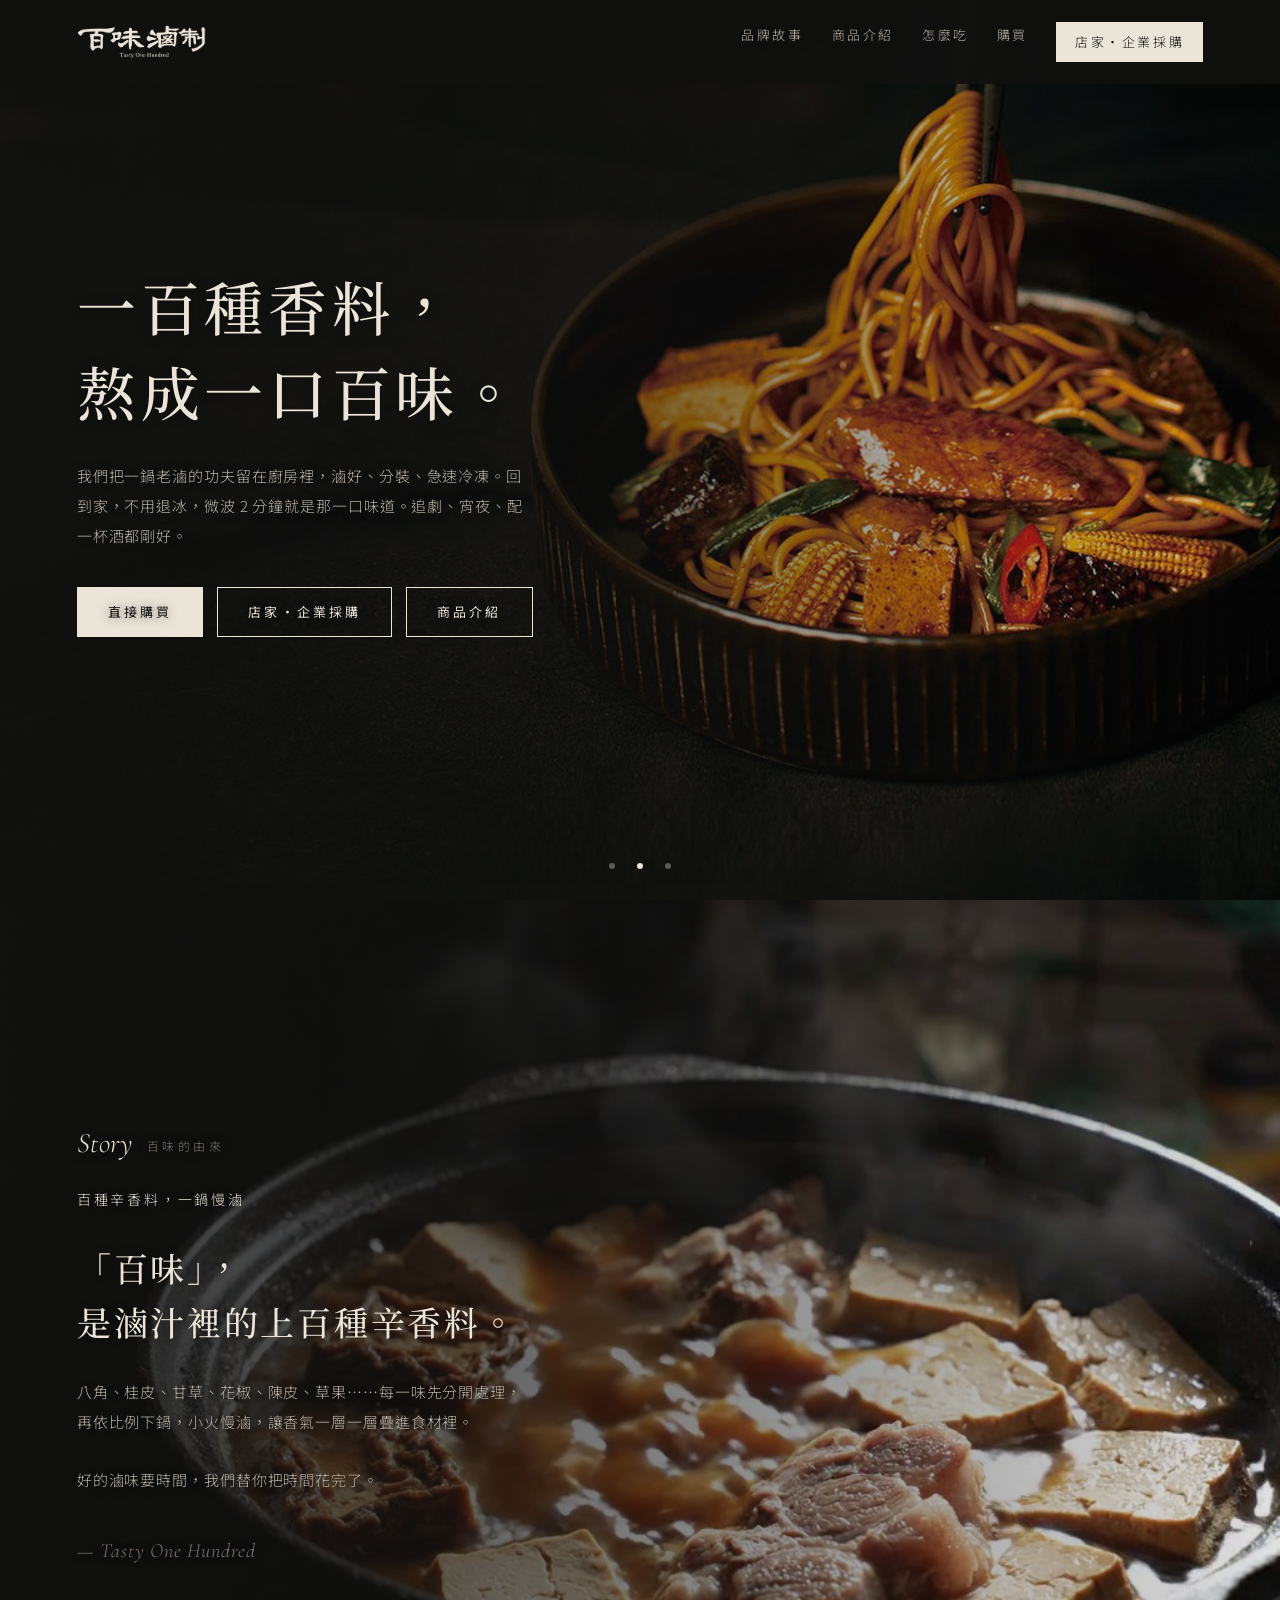
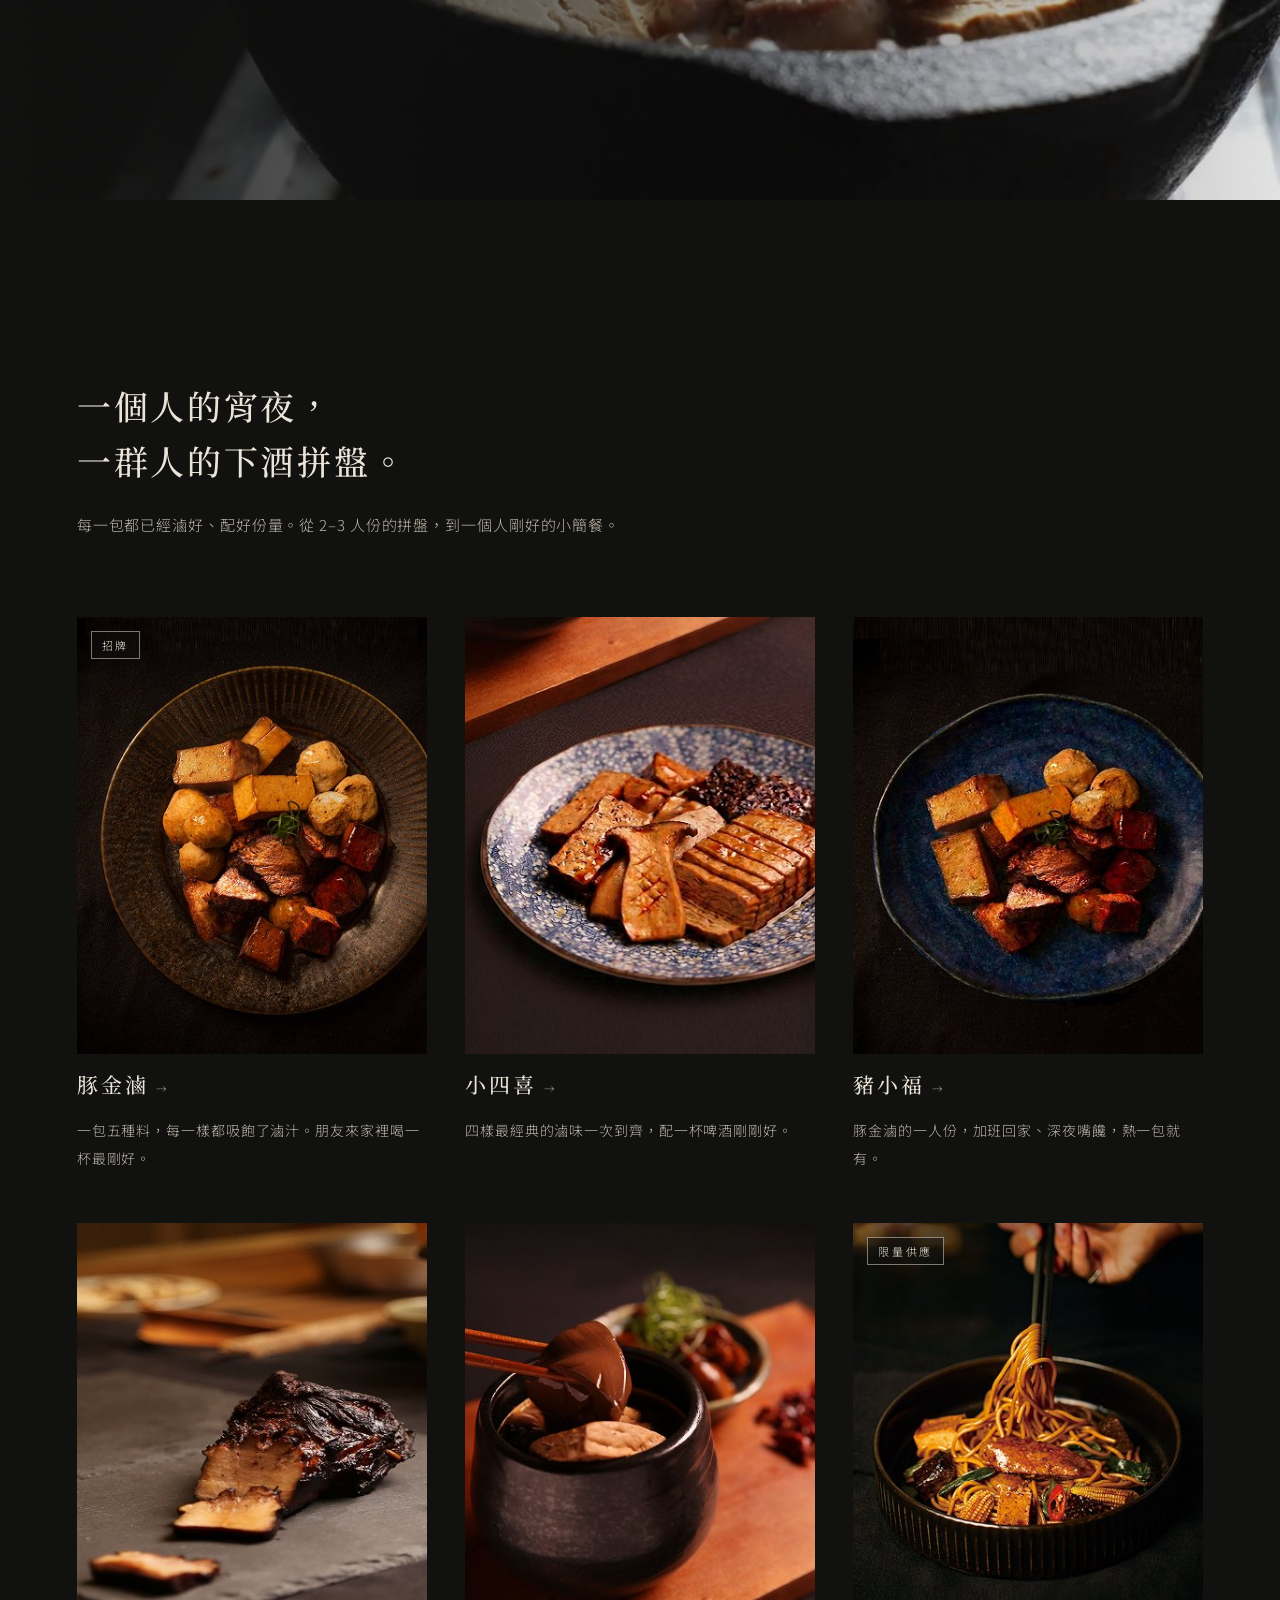
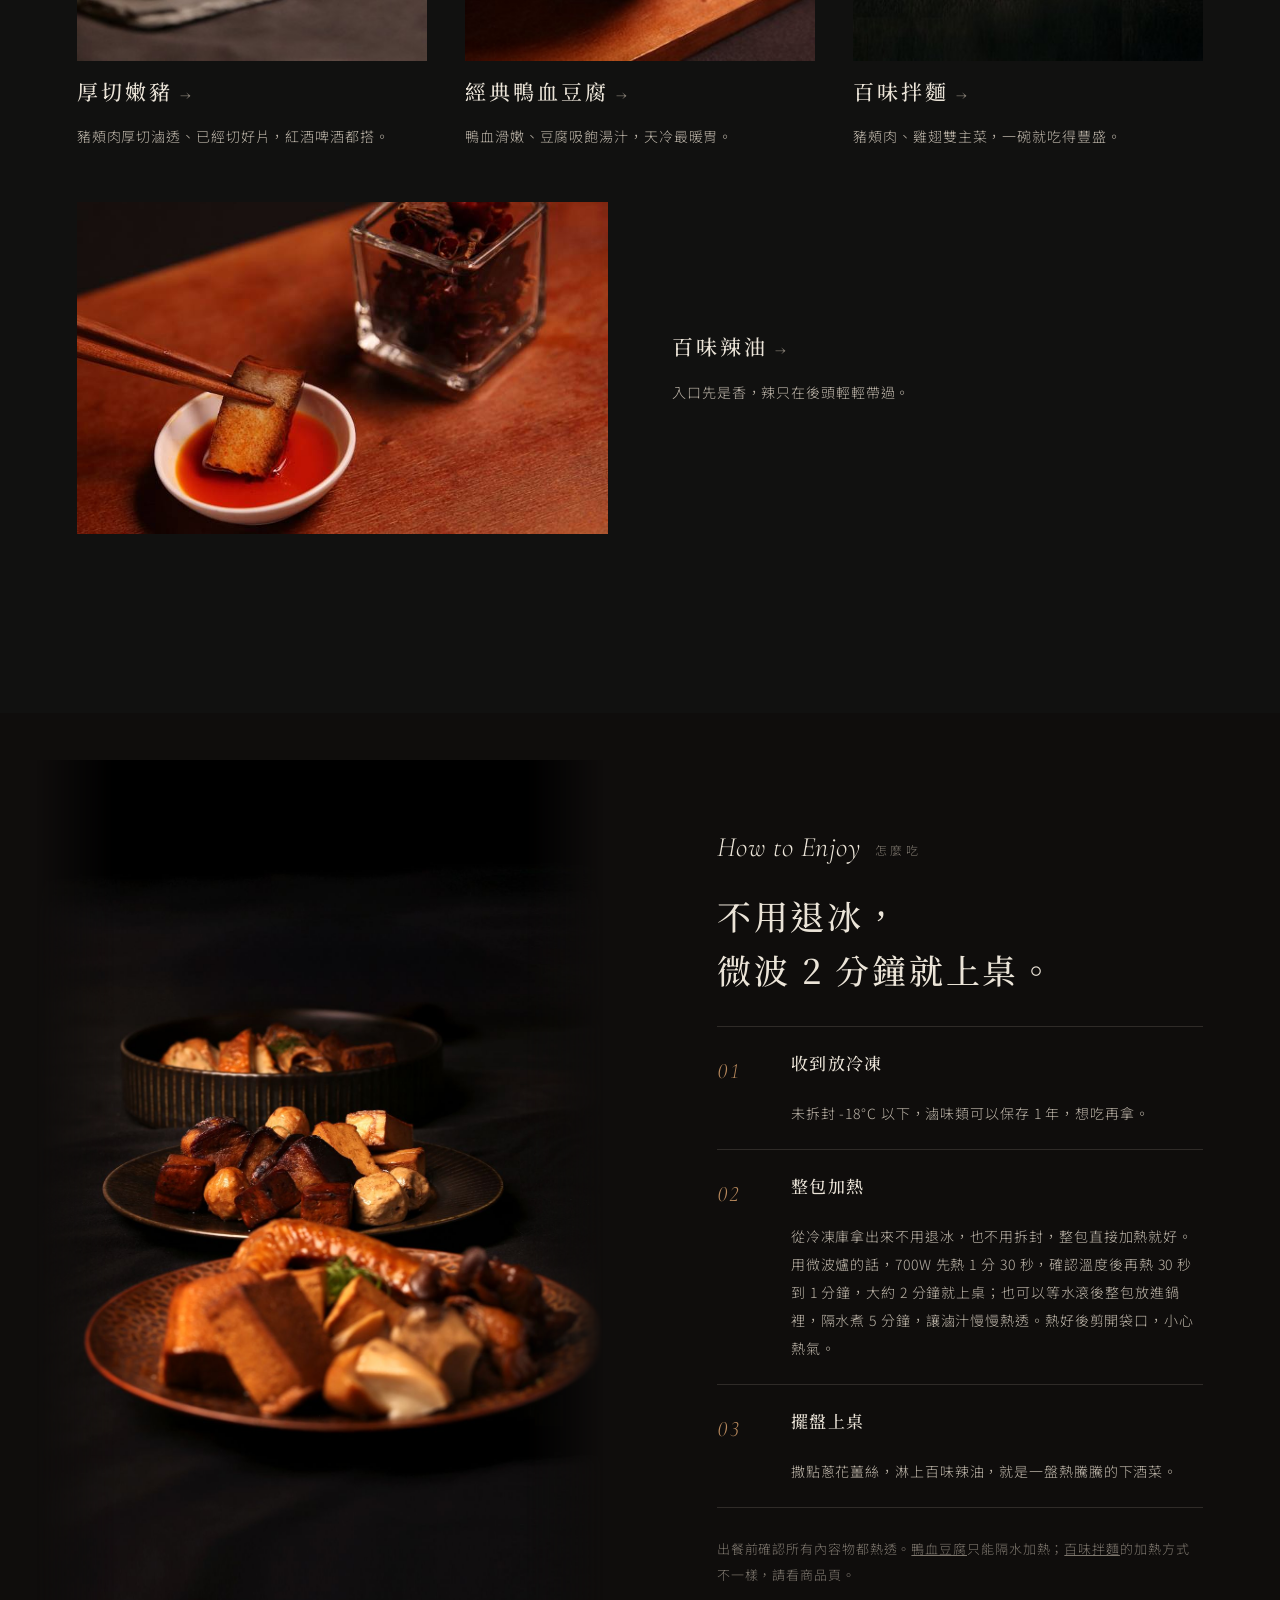
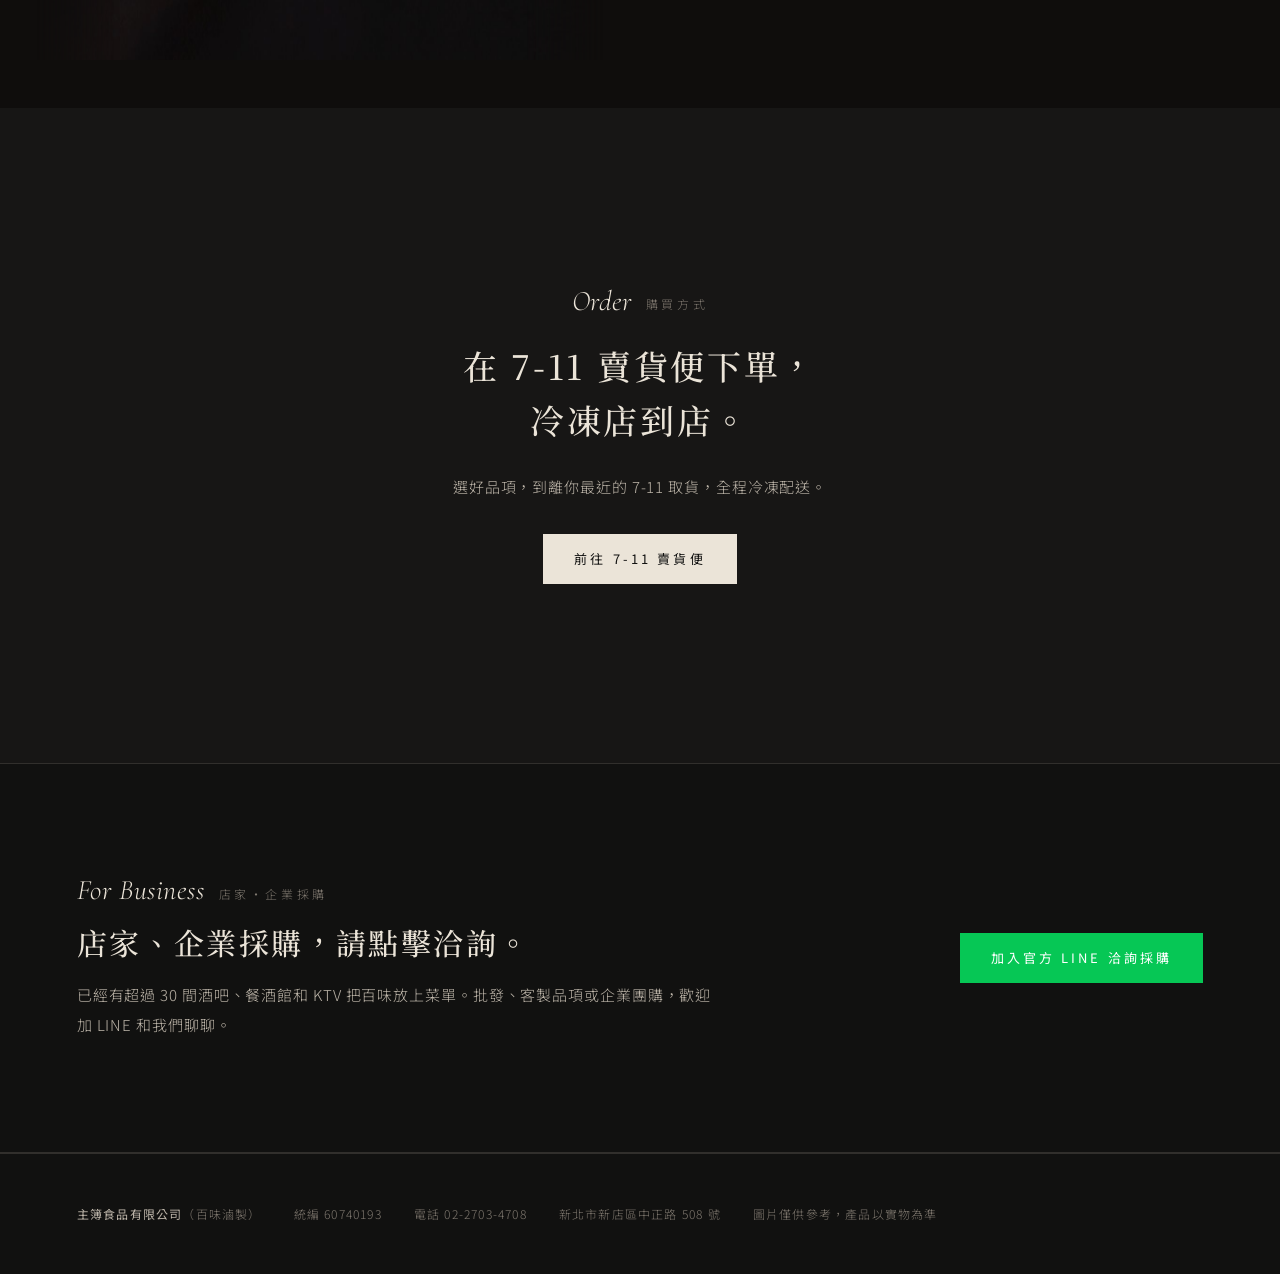
==== commit 21380daa: "微波時間改成家用 700W 約 2 分鐘 原本的 30 秒＋20 秒是 7-11 商用微波爐的時間，依瓦數換算成家用 700W： 先熱 1 分 30 秒，確認溫度後再熱 30 秒到 1 分鐘（約 2 " ====
--- a/index.html
+++ b/index.html
@@ -3,7 +3,7 @@
 <head>
 <meta charset="utf-8">
 <meta name="viewport" content="width=device-width, initial-scale=1, viewport-fit=cover">
-<meta name="description" content="百味滷製：一鍋百種辛香料慢滷的滷汁，急速冷凍，不用退冰，微波 50 秒就上桌。追劇、宵夜、配一杯酒都剛好。7-11 冷凍店到店。">
+<meta name="description" content="百味滷製：一鍋百種辛香料慢滷的滷汁，急速冷凍，不用退冰，微波 2 分鐘就上桌。追劇、宵夜、配一杯酒都剛好。7-11 冷凍店到店。">
 <!-- ===== Meta Pixel：到 Meta 事件管理工具複製你的 Pixel 程式碼，貼在這裡 ===== -->
 <title>百味滷製</title>
 <link rel="icon" href="favicon.ico" sizes="any">
@@ -108,7 +108,7 @@
 <section class="full hero">
   <div class="text">
     <h1 class="rv">一百種香料，<br>熬成一口百味。</h1>
-    <p class="rv">我們把一鍋老滷的功夫留在廚房裡，滷好、分裝、急速冷凍。回到家，不用退冰，微波 50 秒就是那一口味道。追劇、宵夜、配一杯酒都剛好。</p>
+    <p class="rv">我們把一鍋老滷的功夫留在廚房裡，滷好、分裝、急速冷凍。回到家，不用退冰，微波 2 分鐘就是那一口味道。追劇、宵夜、配一杯酒都剛好。</p>
     <div class="btns rv">
       <a class="btn fill" href="https://myship.7-11.com.tw/general/detail/GM250926569503" target="_blank" rel="noopener" data-cta="buy-hero">直接購買</a>
       <a class="btn" href="#business" data-cta="biz-hero">店家・企業採購</a>
@@ -194,10 +194,10 @@
   <div class="media rv whole"><img src="assets/img/howto.jpg" width="1200" height="1905" alt="三盤百味滷味疊放在黑色桌面上"></div>
   <div class="text">
     <span class="label rv">How to Enjoy<small>怎麼吃</small></span>
-    <h2 class="rv">不用退冰，<br>微波 50 秒就上桌。</h2>
+    <h2 class="rv">不用退冰，<br>微波 2 分鐘就上桌。</h2>
     <ol class="steps rv">
       <li><span class="n">01</span><h3>收到放冷凍</h3><p>未拆封 -18°C 以下，滷味類可以保存 1 年，想吃再拿。</p></li>
-      <li><span class="n">02</span><h3>整包加熱</h3><p>從冷凍庫拿出來不用退冰，也不用拆封，整包直接加熱就好。用微波爐的話，700W 熱 30 秒、再熱 20 秒，不到一分鐘就上桌；也可以等水滾後整包放進鍋裡，隔水煮 5 分鐘，讓滷汁慢慢熱透。熱好後剪開袋口，小心熱氣。</p></li>
+      <li><span class="n">02</span><h3>整包加熱</h3><p>從冷凍庫拿出來不用退冰，也不用拆封，整包直接加熱就好。用微波爐的話，700W 先熱 1 分 30 秒，確認溫度後再熱 30 秒到 1 分鐘，大約 2 分鐘就上桌；也可以等水滾後整包放進鍋裡，隔水煮 5 分鐘，讓滷汁慢慢熱透。熱好後剪開袋口，小心熱氣。</p></li>
       <li><span class="n">03</span><h3>擺盤上桌</h3><p>撒點蔥花薑絲，淋上百味辣油，就是一盤熱騰騰的下酒菜。</p></li>
     </ol>
     <p class="note rv">出餐前確認所有內容物都熱透。<a href="product.html?p=yx">鴨血豆腐</a>只能隔水加熱；<a href="product.html?p=noodle">百味拌麵</a>的加熱方式不一樣，請看商品頁。</p>
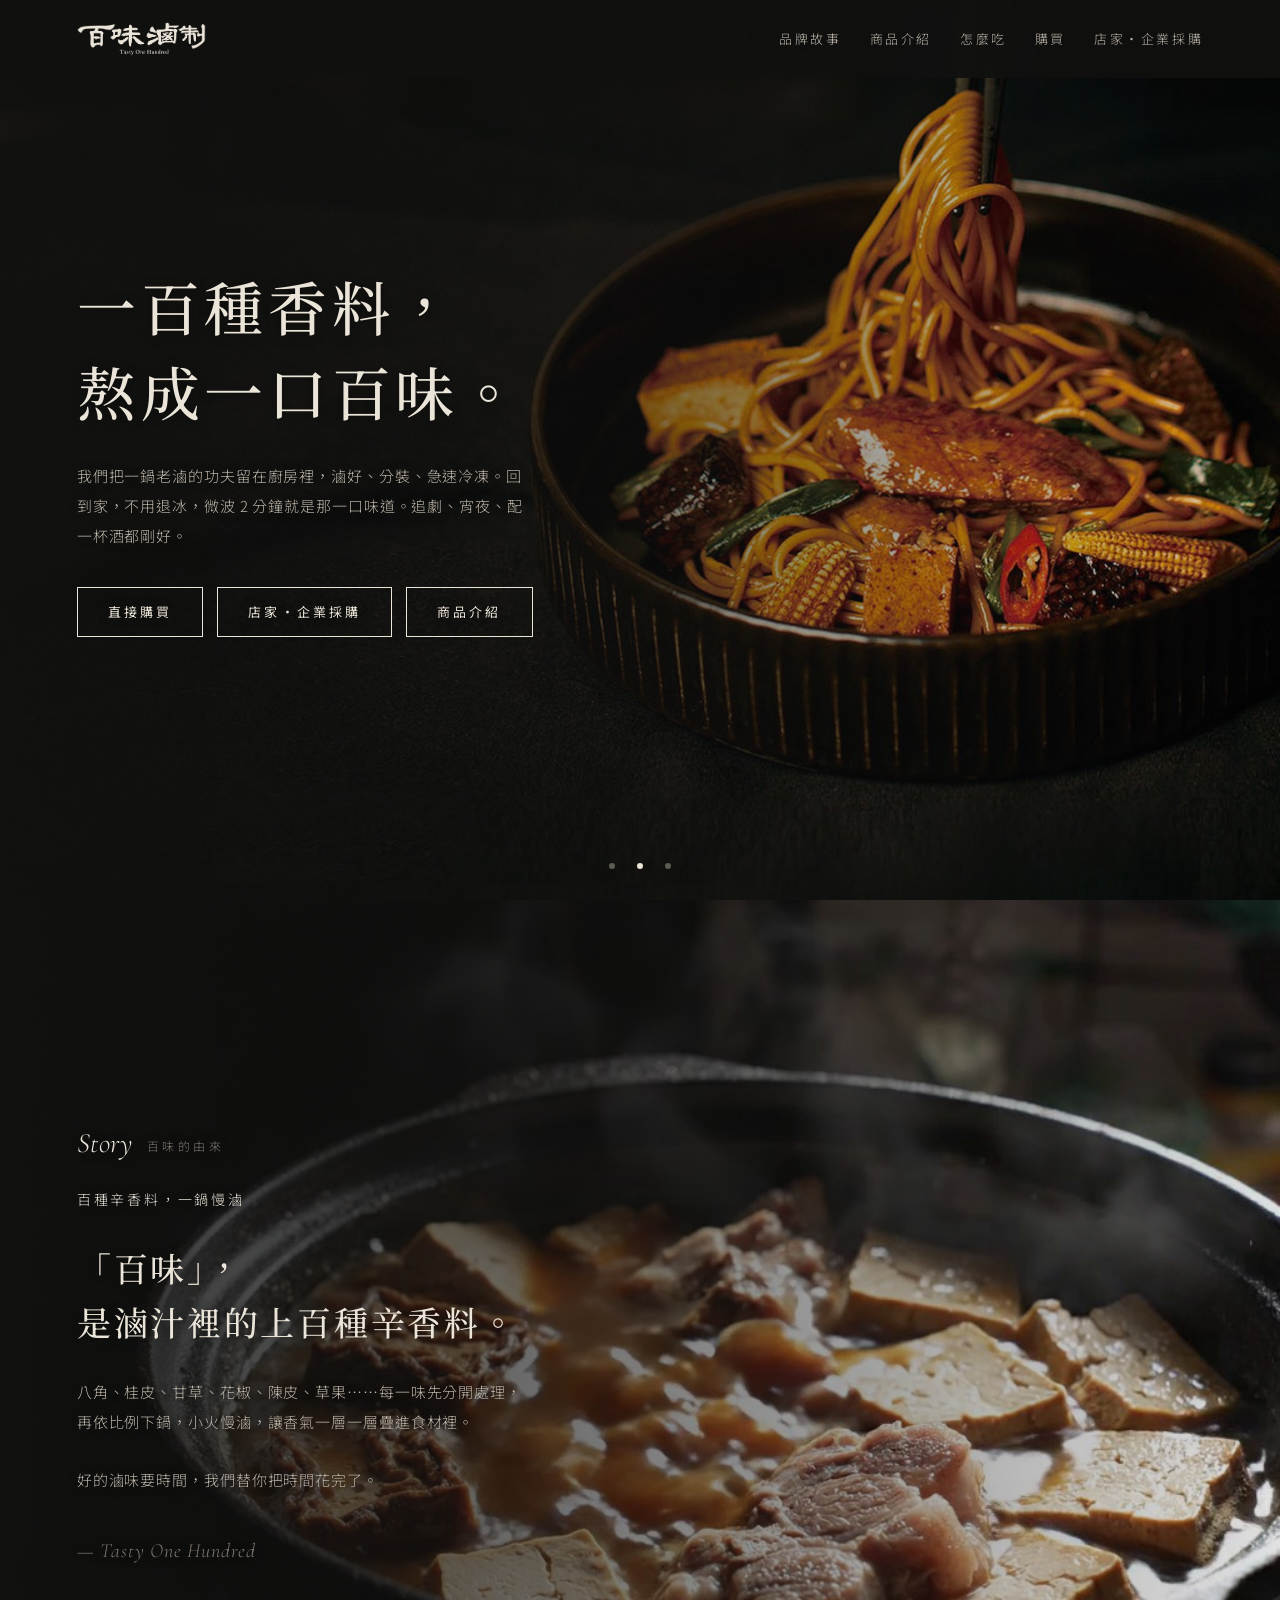
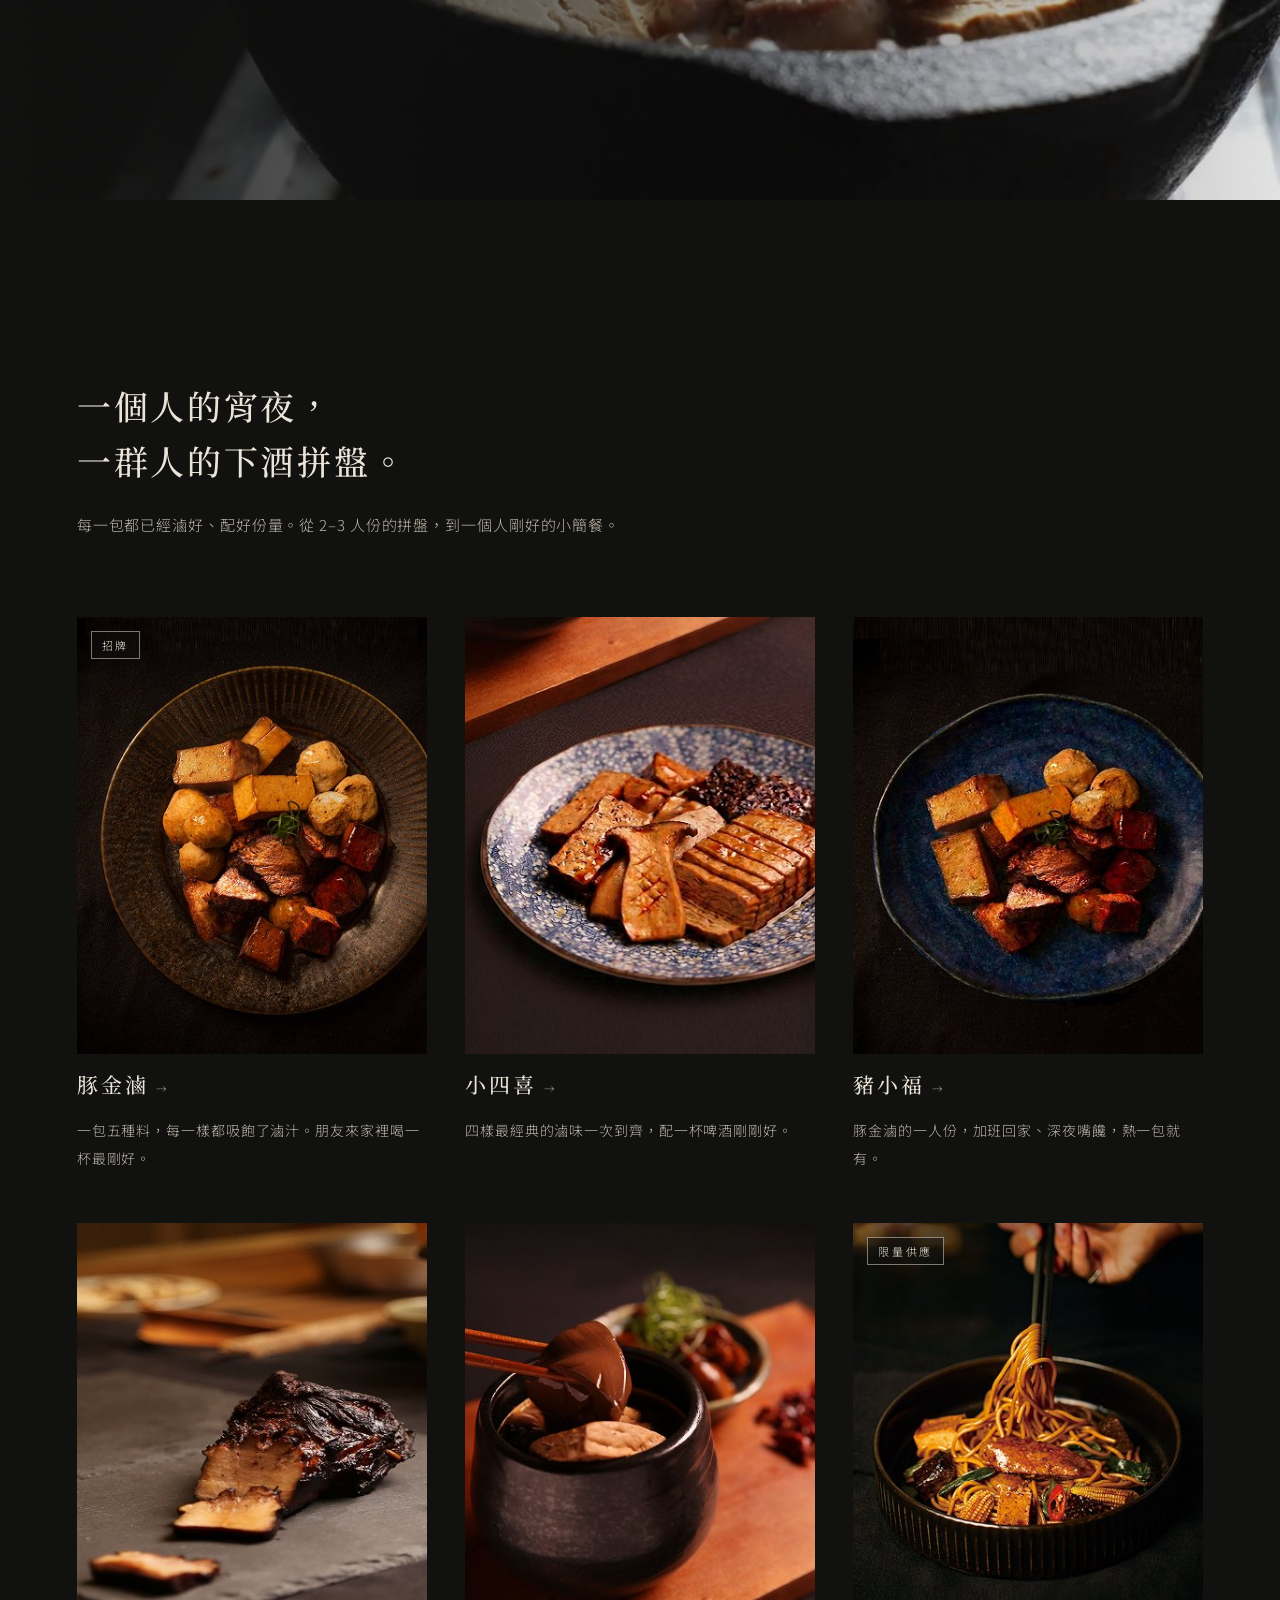
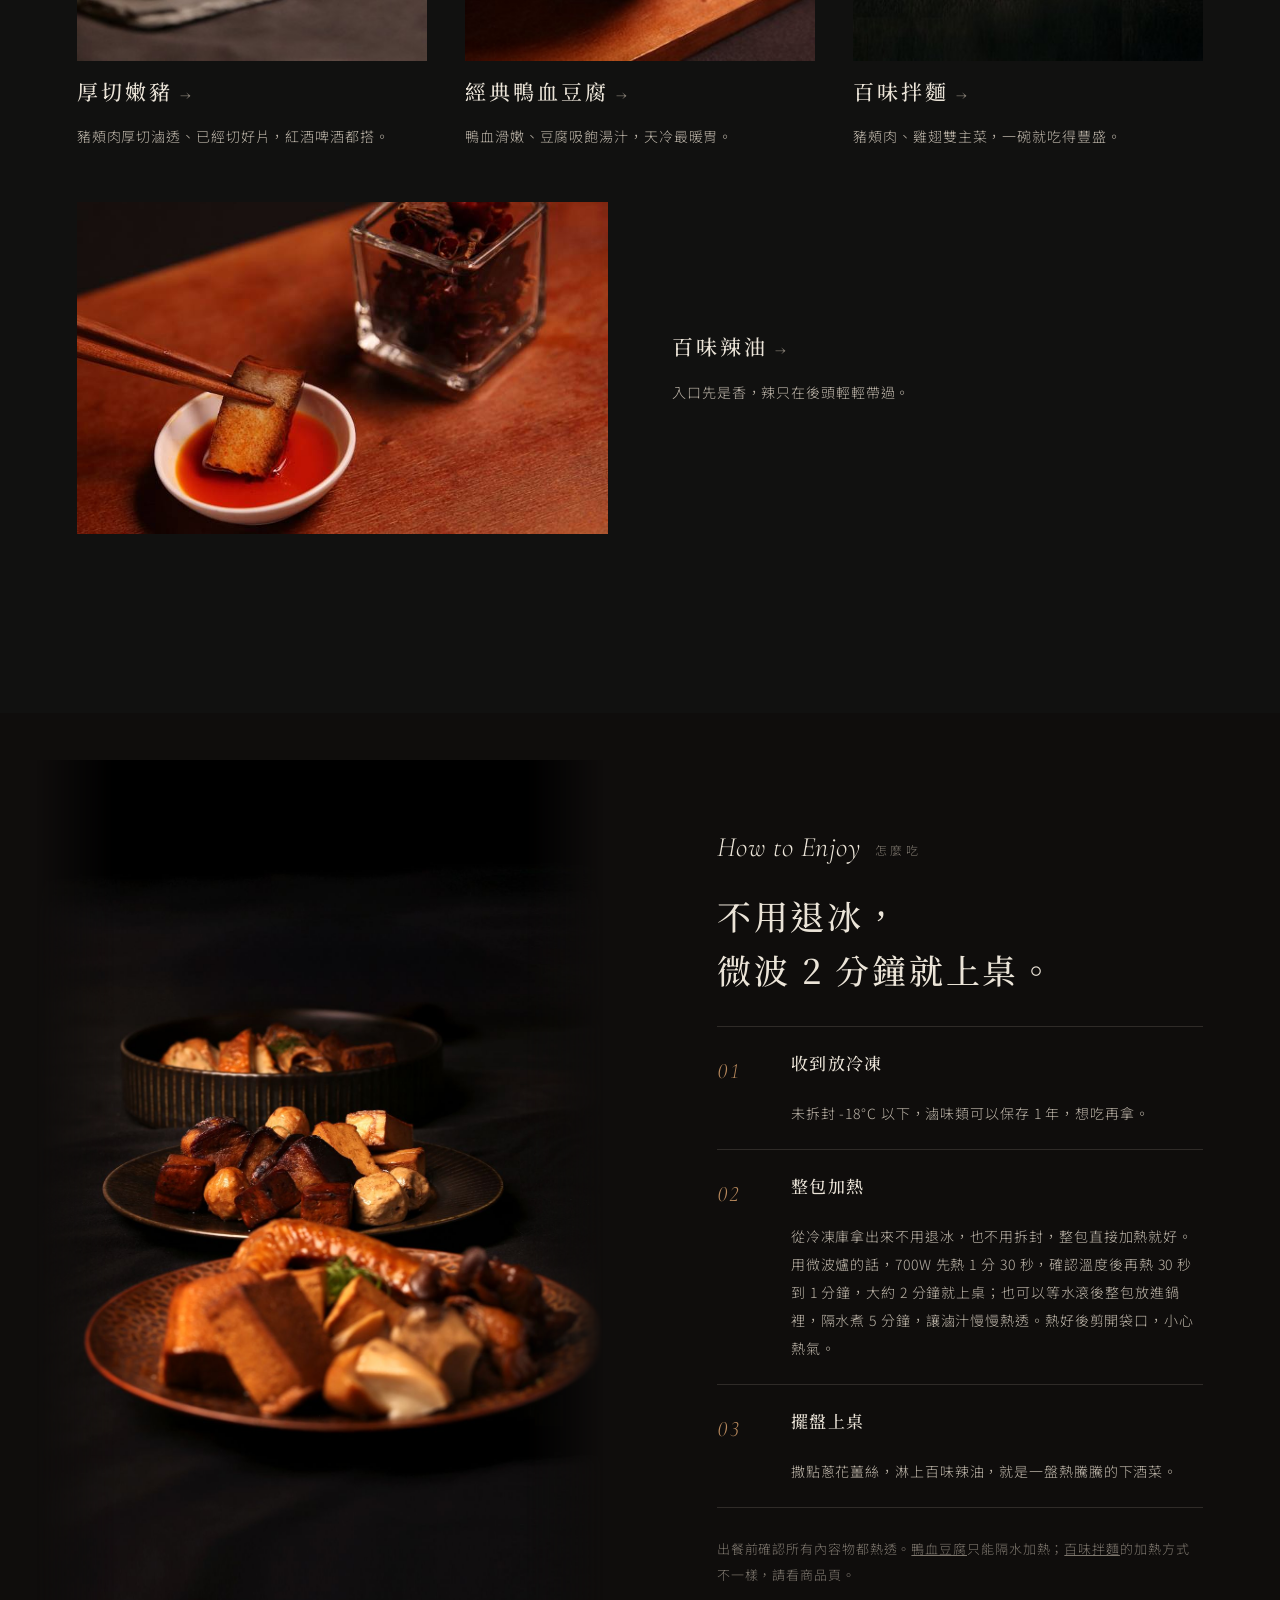
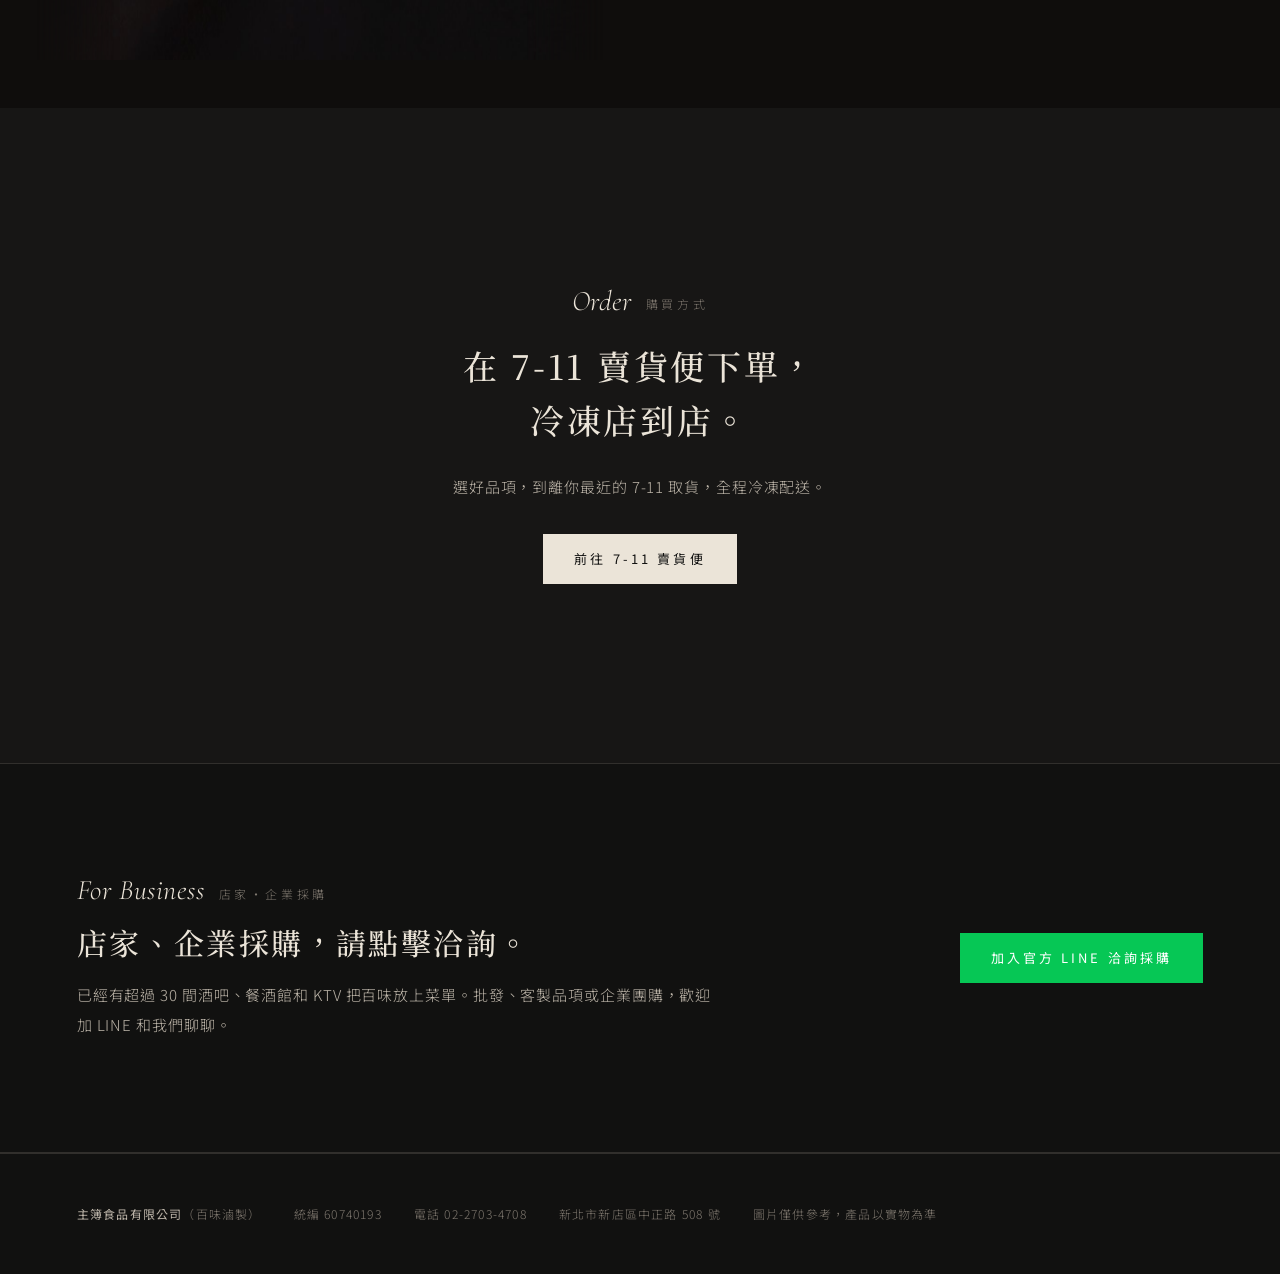
==== commit 2fa502ee: "首頁調整：手機版輪播不被遮住、直接購買改成滑過才白底、選單店家採購改一般樣式 - 手機版首頁：輪播照片完整顯示在上方，圓點在照片下面，標題、介紹和按鈕接在後面，不再疊在照片上（電腦版不變） - 首頁「" ====
--- a/index.html
+++ b/index.html
@@ -13,7 +13,7 @@
 <link rel="preconnect" href="https://fonts.gstatic.com" crossorigin>
 <link rel="stylesheet" href="https://fonts.googleapis.com/css2?family=Noto+Serif+TC:wght@400;500&family=Noto+Sans+TC:wght@300;400;500&family=Cormorant+Garamond:ital,wght@0,400;0,500;1,400&display=swap">
 <!-- 改了 site.css 或 site.js 之後，要把這裡和頁尾 site.js 的 ?v= 換成當天日期，不然訪客的瀏覽器會繼續用舊檔，版面會跑掉 -->
-<link rel="stylesheet" href="assets/site.css?v=20261109">
+<link rel="stylesheet" href="assets/site.css?v=20261111">
 <script>document.documentElement.className += " js";</script>
 <style>
 /* 首頁（一頁式，給一般消費者）：品牌故事 → 品項介紹 → 怎麼吃 → 怎麼買；店家採購導到 LINE */
@@ -26,9 +26,6 @@
 /* 頁尾店家採購（導到 LINE）：LINE 綠色 */
 .btn.line{border-color:#06c755;background:#06c755;color:#fff}
 .btn.line:hover{background:transparent;color:#06c755}
-/* 選單上的店家採購：米白實心按鈕 */
-.nav .biz{color:var(--bg);background:var(--head);border:1px solid var(--head);padding:6px 18px;transition:background .3s,color .3s}
-.nav .biz:hover{color:var(--head);background:transparent}
 
 /* 品項：像菜單一樣排列，不標價格 */
 .prods{display:grid;grid-template-columns:repeat(3,1fr);gap:clamp(40px,4vw,64px) clamp(24px,3vw,40px)}
@@ -70,7 +67,18 @@
 .biz-band h2{font-size:clamp(22px,2.4vw,30px)}
 
 @media (max-width:900px){
-  #howto .media.whole img{position:absolute;inset:0;width:100%;height:100%;max-height:none}
+  /* 手機版首頁：輪播照片完整顯示在上方，不被文字遮住；圓點在照片下面，文字和按鈕接在後面 */
+  .hero{flex-direction:column;align-items:stretch;justify-content:flex-start;min-height:0;padding-top:84px}
+  .hero .media{position:relative;inset:auto;z-index:0;aspect-ratio:1/1;order:1}
+  .hero .media::after{display:none}
+  .hero .dots{position:static;transform:none;order:2;justify-content:center;margin-top:6px}
+  .hero .text{order:3;padding:20px var(--pad) 64px;text-shadow:none}
+  /* 手機版怎麼吃：照片鋪滿當背景，加深色漸層，文字疊在照片上 */
+  #howto{position:relative;isolation:isolate}
+  #howto .media.whole{position:absolute;inset:0;z-index:-1;aspect-ratio:auto;display:block}
+  #howto .media.whole img{position:absolute;inset:0;width:100%;height:100%;max-height:none;object-fit:cover;object-position:50% 75%;-webkit-mask-image:none;mask-image:none}
+  #howto .media.whole::after{content:"";position:absolute;inset:0;background:linear-gradient(180deg,rgba(15,13,12,.55) 0%,rgba(15,13,12,.78) 40%,rgba(15,13,12,.9) 100%)}
+  #howto .text{padding-top:96px;text-shadow:0 1px 12px rgba(0,0,0,.5)}
   .prods{grid-template-columns:1fr 1fr}
   .prod.wide{grid-template-columns:1fr}
   .biz-band{grid-template-columns:1fr}
@@ -110,7 +118,7 @@
     <h1 class="rv">一百種香料，<br>熬成一口百味。</h1>
     <p class="rv">我們把一鍋老滷的功夫留在廚房裡，滷好、分裝、急速冷凍。回到家，不用退冰，微波 2 分鐘就是那一口味道。追劇、宵夜、配一杯酒都剛好。</p>
     <div class="btns rv">
-      <a class="btn fill" href="https://myship.7-11.com.tw/general/detail/GM250926569503" target="_blank" rel="noopener" data-cta="buy-hero">直接購買</a>
+      <a class="btn" href="https://myship.7-11.com.tw/general/detail/GM250926569503" target="_blank" rel="noopener" data-cta="buy-hero">直接購買</a>
       <a class="btn" href="#business" data-cta="biz-hero">店家・企業採購</a>
       <a class="btn" href="#menu" data-cta="menu-hero">商品介紹</a>
     </div>
@@ -232,6 +240,6 @@
   <span>圖片僅供參考，產品以實物為準</span>
 </footer>
 
-<script src="assets/site.js?v=20261109"></script>
+<script src="assets/site.js?v=20261110"></script>
 </body>
 </html>
--- a/assets/site.css
+++ b/assets/site.css
@@ -91,7 +91,7 @@
 /* 按鈕：細線、字距拉開 */
 .btns{display:flex;flex-wrap:wrap;gap:14px;margin-top:8px}
 .btn{display:inline-flex;align-items:center;justify-content:center;min-height:50px;padding:0 30px;border:1px solid var(--head);color:var(--head);text-decoration:none;font-size:13px;letter-spacing:.24em;font-weight:400;transition:background .3s,color .3s}
-.btn:hover{background:var(--head);color:var(--bg)}
+.btn:hover,.btn:active{background:var(--head);color:var(--bg)}   /* 手機沒有滑過，用點擊（:active）變白底 */
 .btn.fill{background:var(--head);color:var(--bg)}
 .btn.fill:hover{background:transparent;color:var(--head)}
 .more{font-size:13px;letter-spacing:.24em;color:var(--head);text-decoration:none;border-bottom:1px solid var(--line);padding-bottom:6px;align-self:flex-start;transition:border-color .3s}
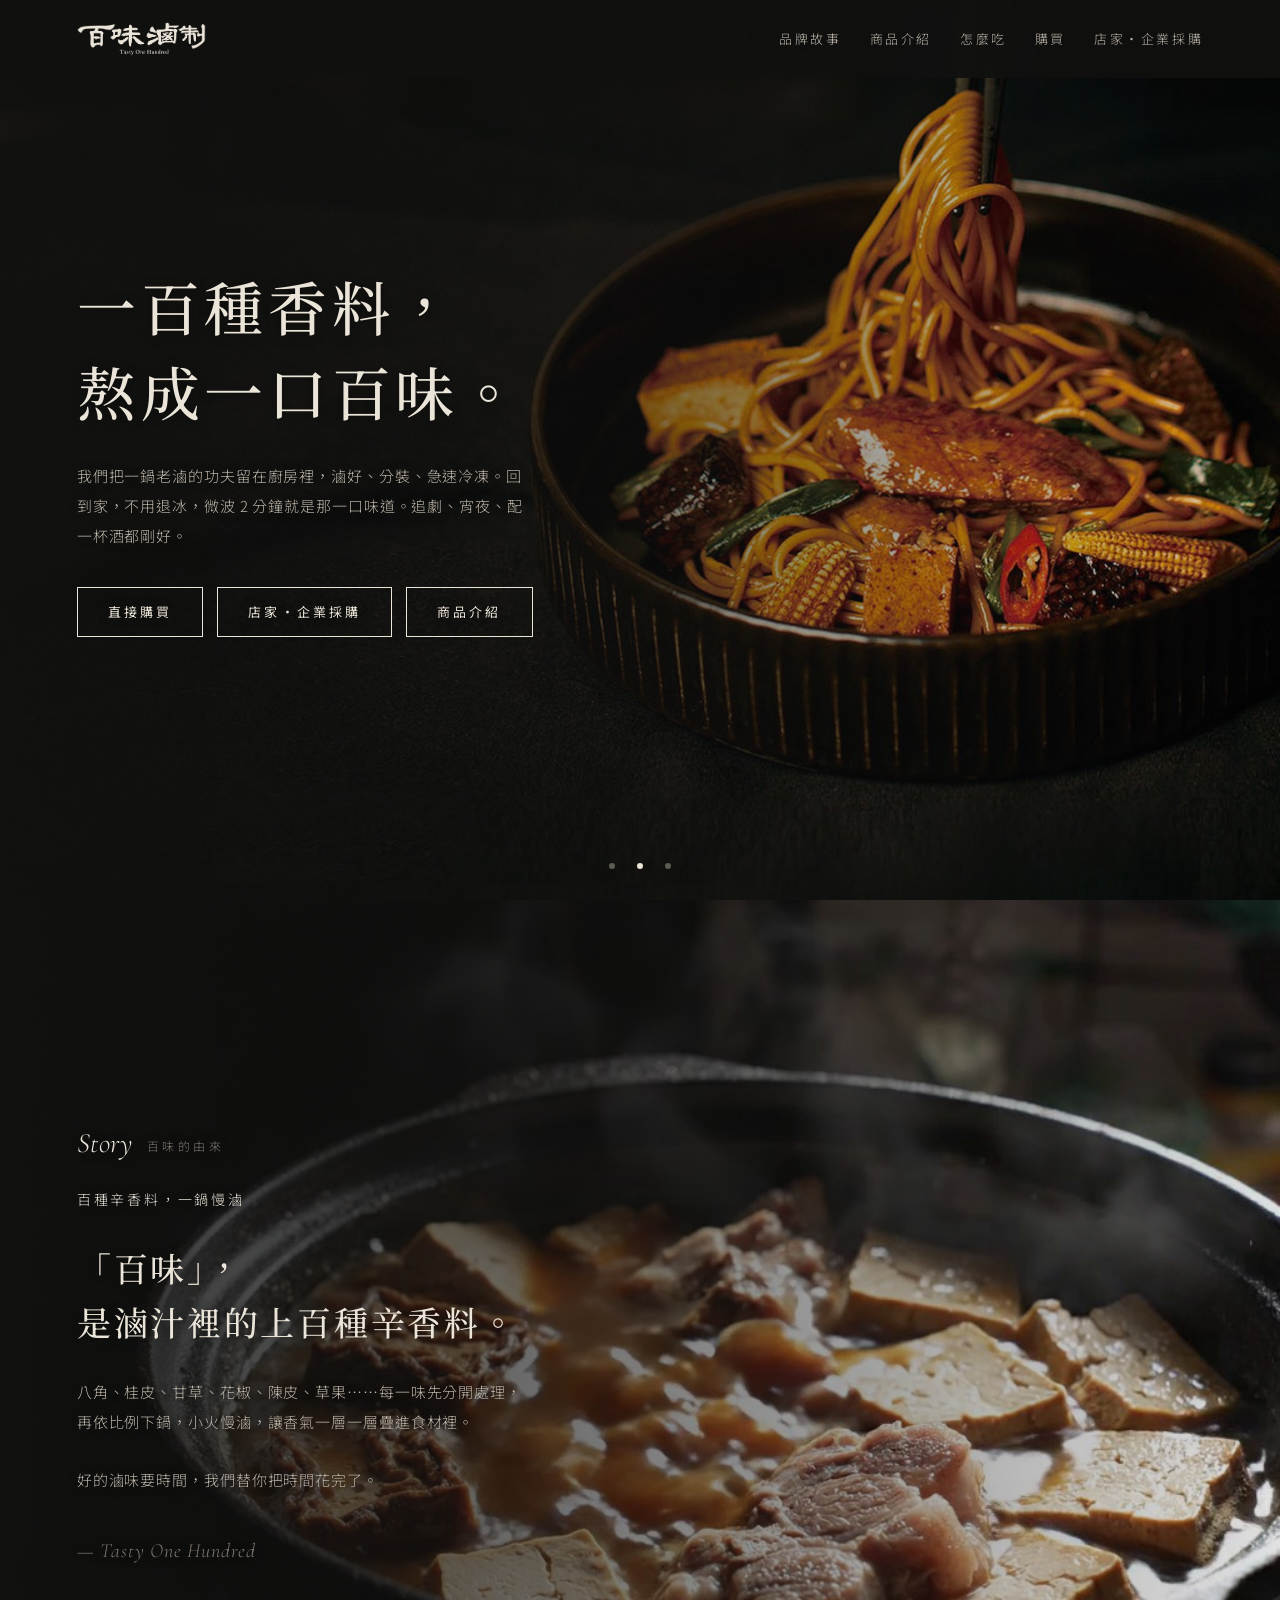
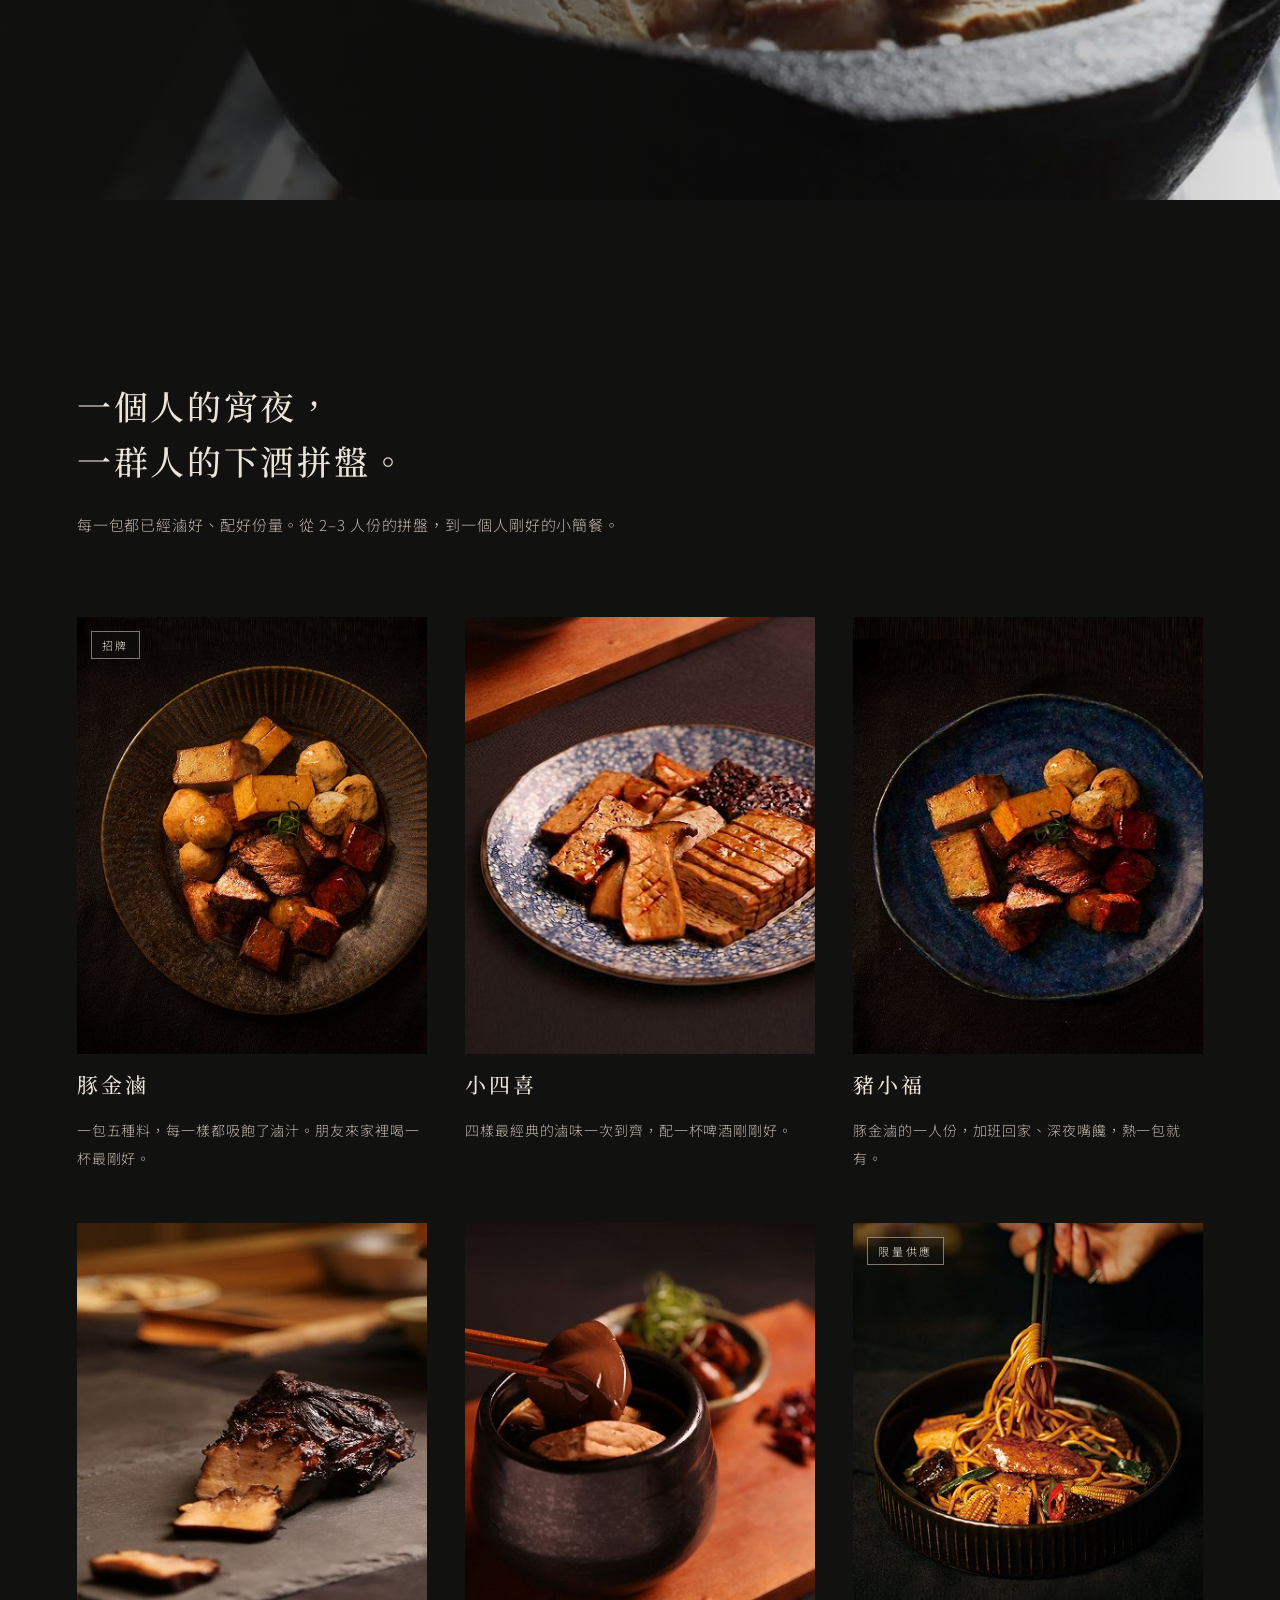
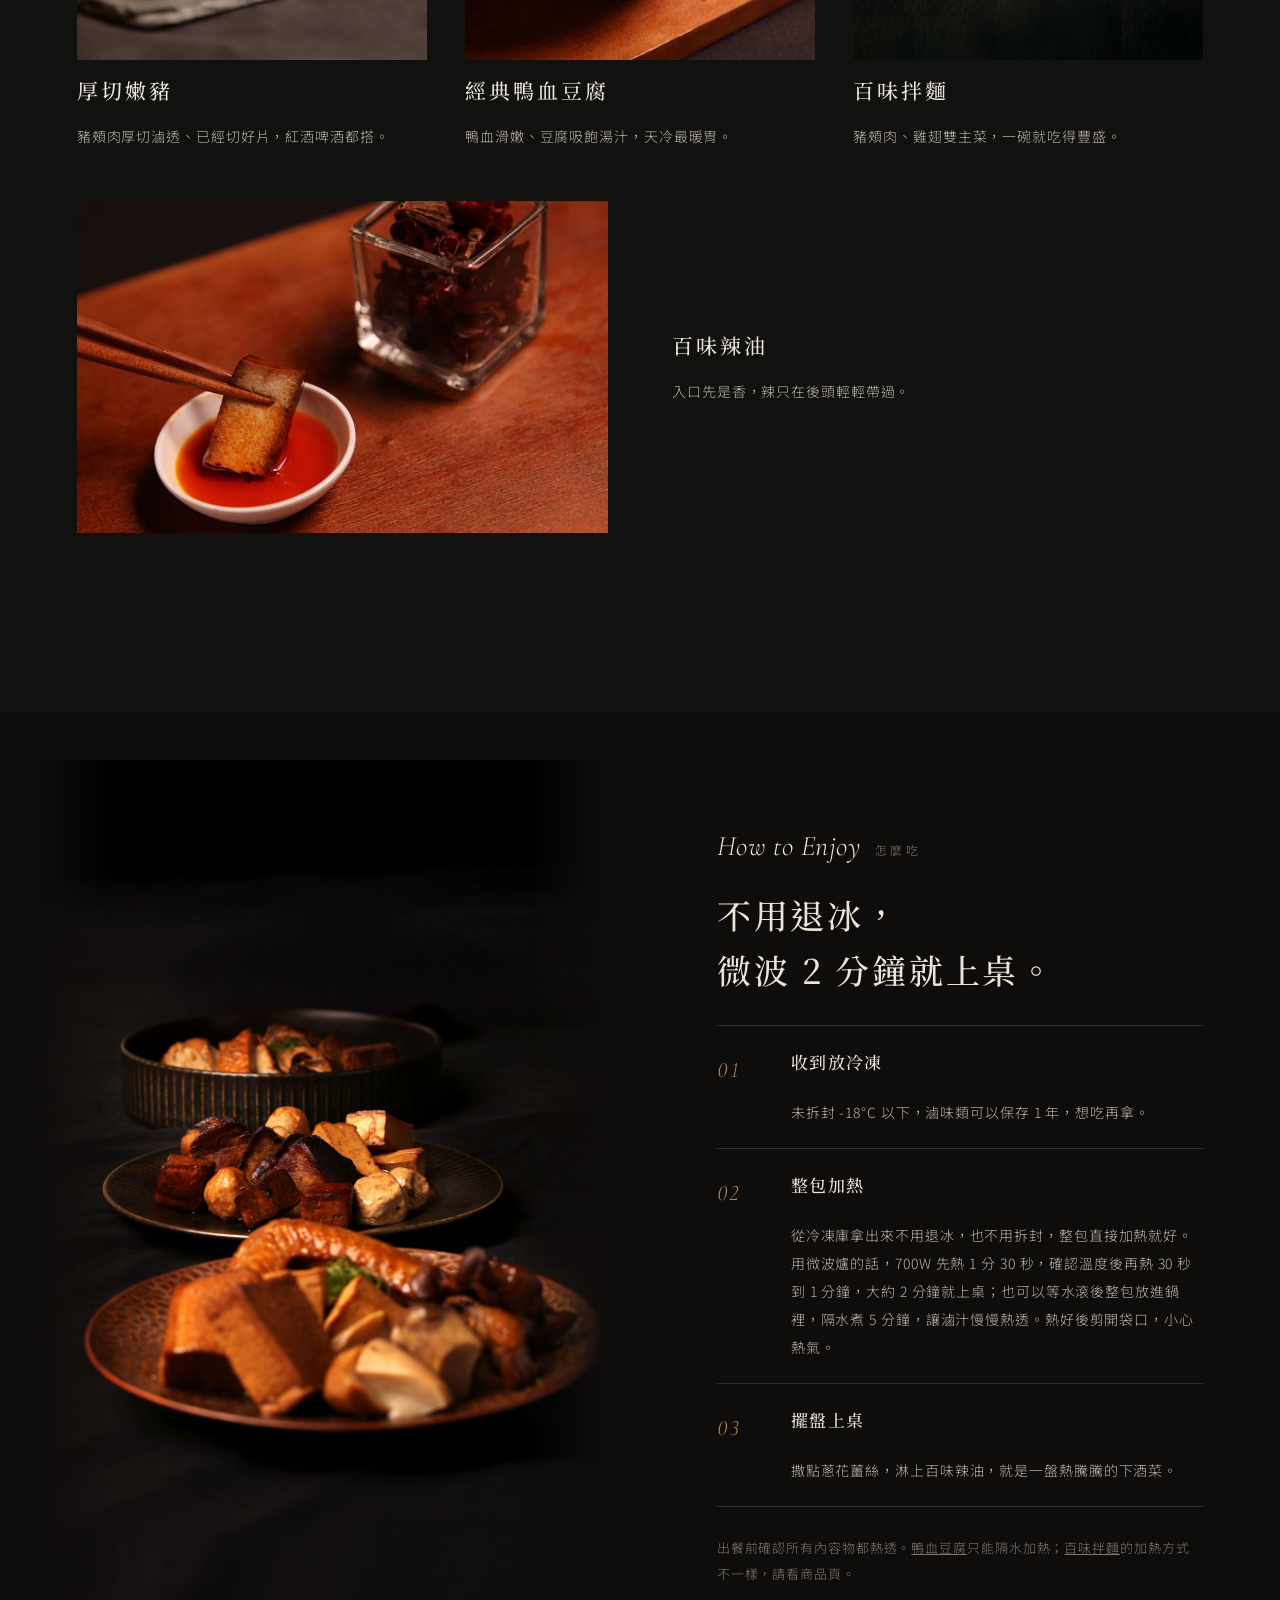
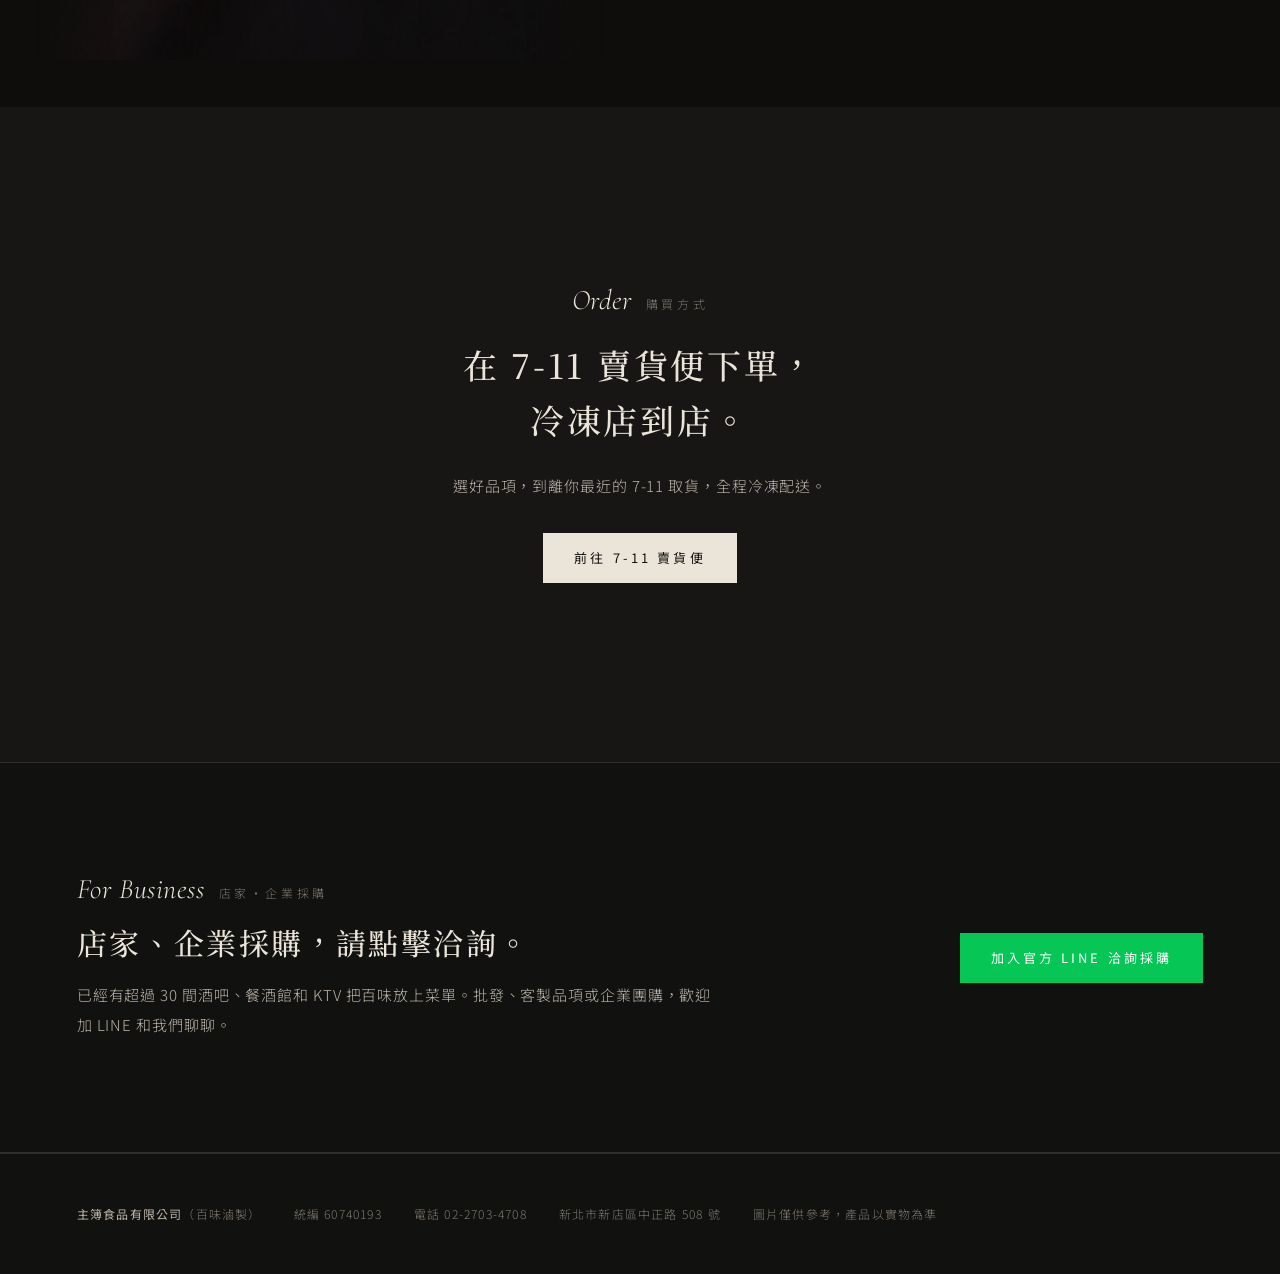
==== commit 3a192cea: "拿掉首頁商品名稱旁的箭頭 卡片整張仍可點到商品頁，滑過時名稱變色、照片放大。  Co-Authored-By: Claude Opus 5.5 <noreply@anthropic.com>" ====
--- a/index.html
+++ b/index.html
@@ -6,9 +6,9 @@
 <meta name="description" content="百味滷製：一鍋百種辛香料慢滷的滷汁，急速冷凍，不用退冰，微波 2 分鐘就上桌。追劇、宵夜、配一杯酒都剛好。7-11 冷凍店到店。">
 <!-- ===== Meta Pixel：到 Meta 事件管理工具複製你的 Pixel 程式碼，貼在這裡 ===== -->
 <title>百味滷製</title>
-<link rel="icon" href="favicon.ico" sizes="any">
-<link rel="icon" type="image/png" sizes="32x32" href="assets/img/favicon-32.png">
-<link rel="apple-touch-icon" href="apple-touch-icon.png">
+<link rel="icon" href="favicon.ico?v=20261113" sizes="any">
+<link rel="icon" type="image/png" sizes="32x32" href="assets/img/favicon-32.png?v=20261113">
+<link rel="apple-touch-icon" href="apple-touch-icon.png?v=20261113">
 <link rel="preconnect" href="https://fonts.googleapis.com">
 <link rel="preconnect" href="https://fonts.gstatic.com" crossorigin>
 <link rel="stylesheet" href="https://fonts.googleapis.com/css2?family=Noto+Serif+TC:wght@400;500&family=Noto+Sans+TC:wght@300;400;500&family=Cormorant+Garamond:ital,wght@0,400;0,500;1,400&display=swap">
@@ -41,7 +41,6 @@
 .prod:hover .go{color:var(--accent)}
 .prod .go:focus-visible{outline:none}
 .prod:has(.go:focus-visible){outline:1px solid var(--head);outline-offset:6px}
-.prod h3::after{content:" →";font-family:var(--latin);color:var(--muted);font-size:.8em}
 .badge{position:absolute;top:14px;left:14px;font-size:11px;letter-spacing:.24em;color:var(--head);border:1px solid rgba(235,228,216,.5);background:rgba(17,17,16,.55);padding:2px 10px}
 .prod h3{font-size:21px;letter-spacing:.14em}
 .prod .meta{font-size:12px;color:var(--muted);letter-spacing:.14em;border-bottom:1px solid var(--line);padding-bottom:12px}
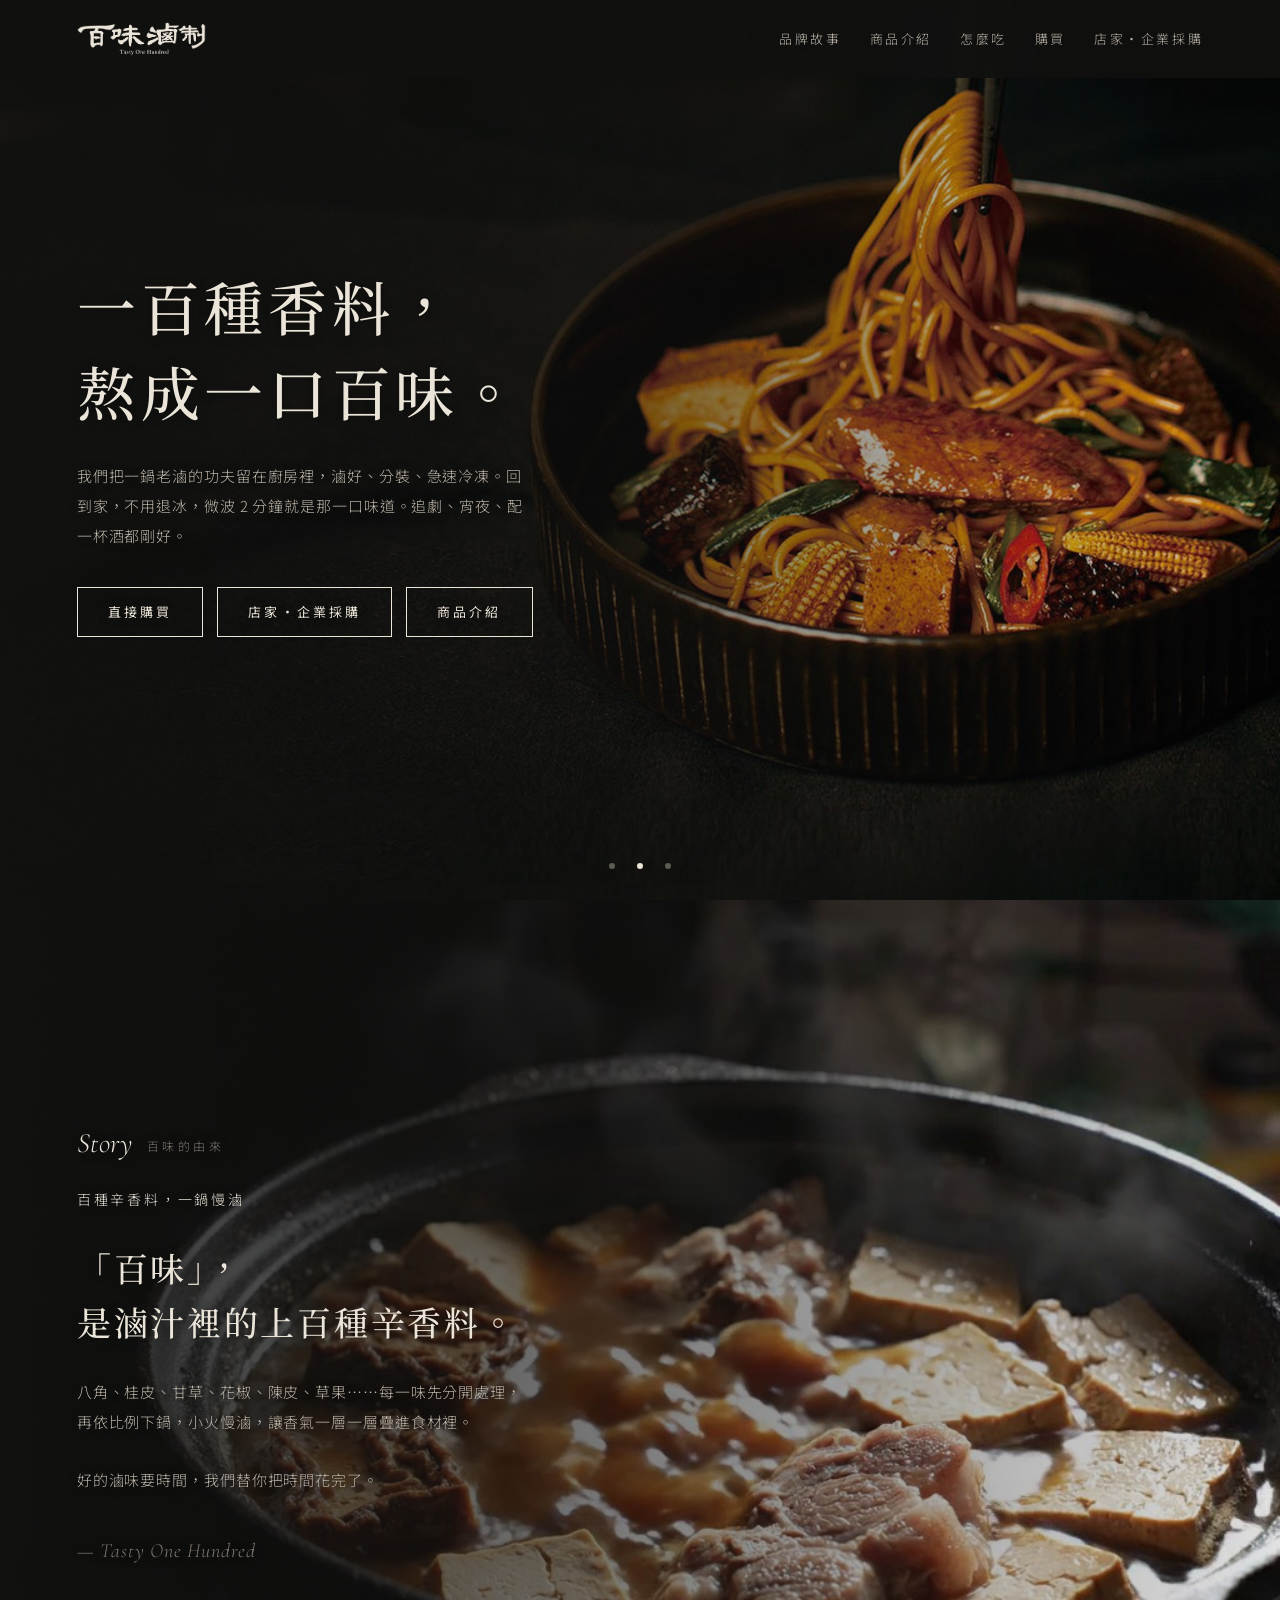
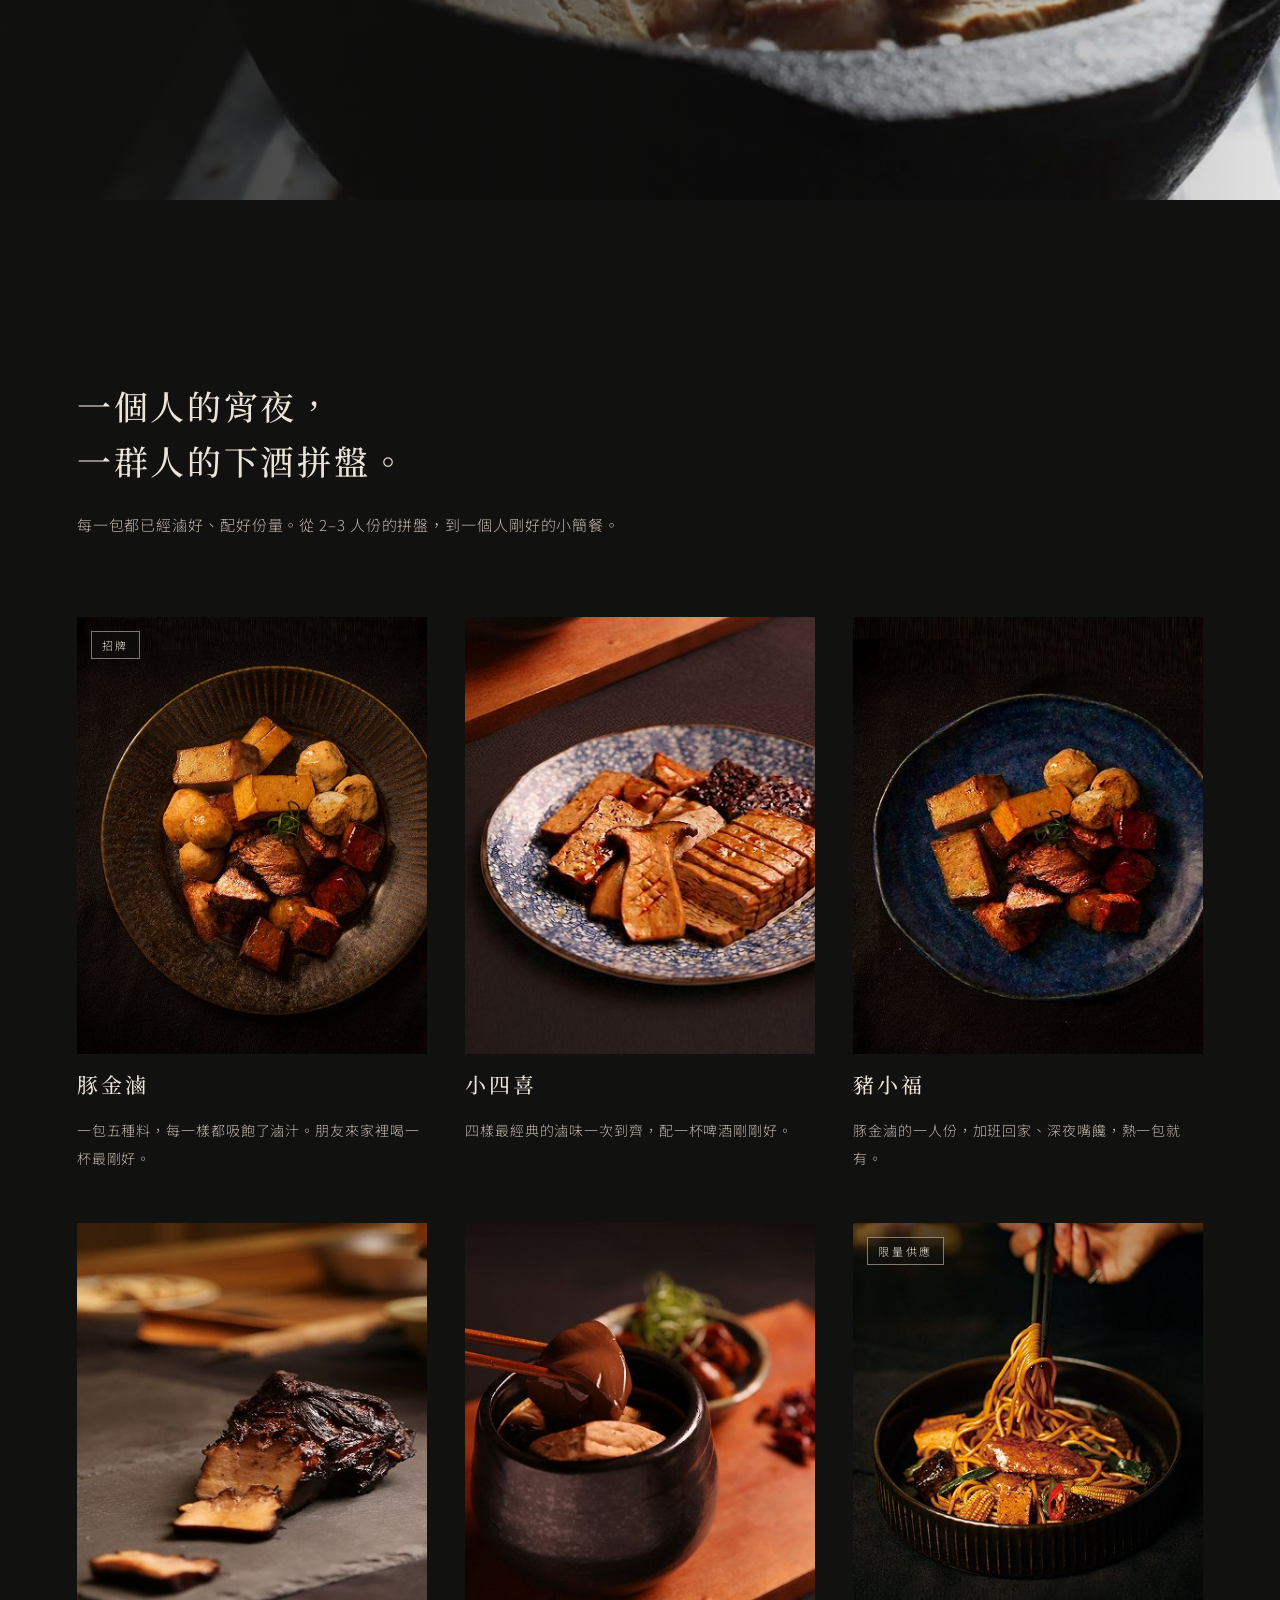
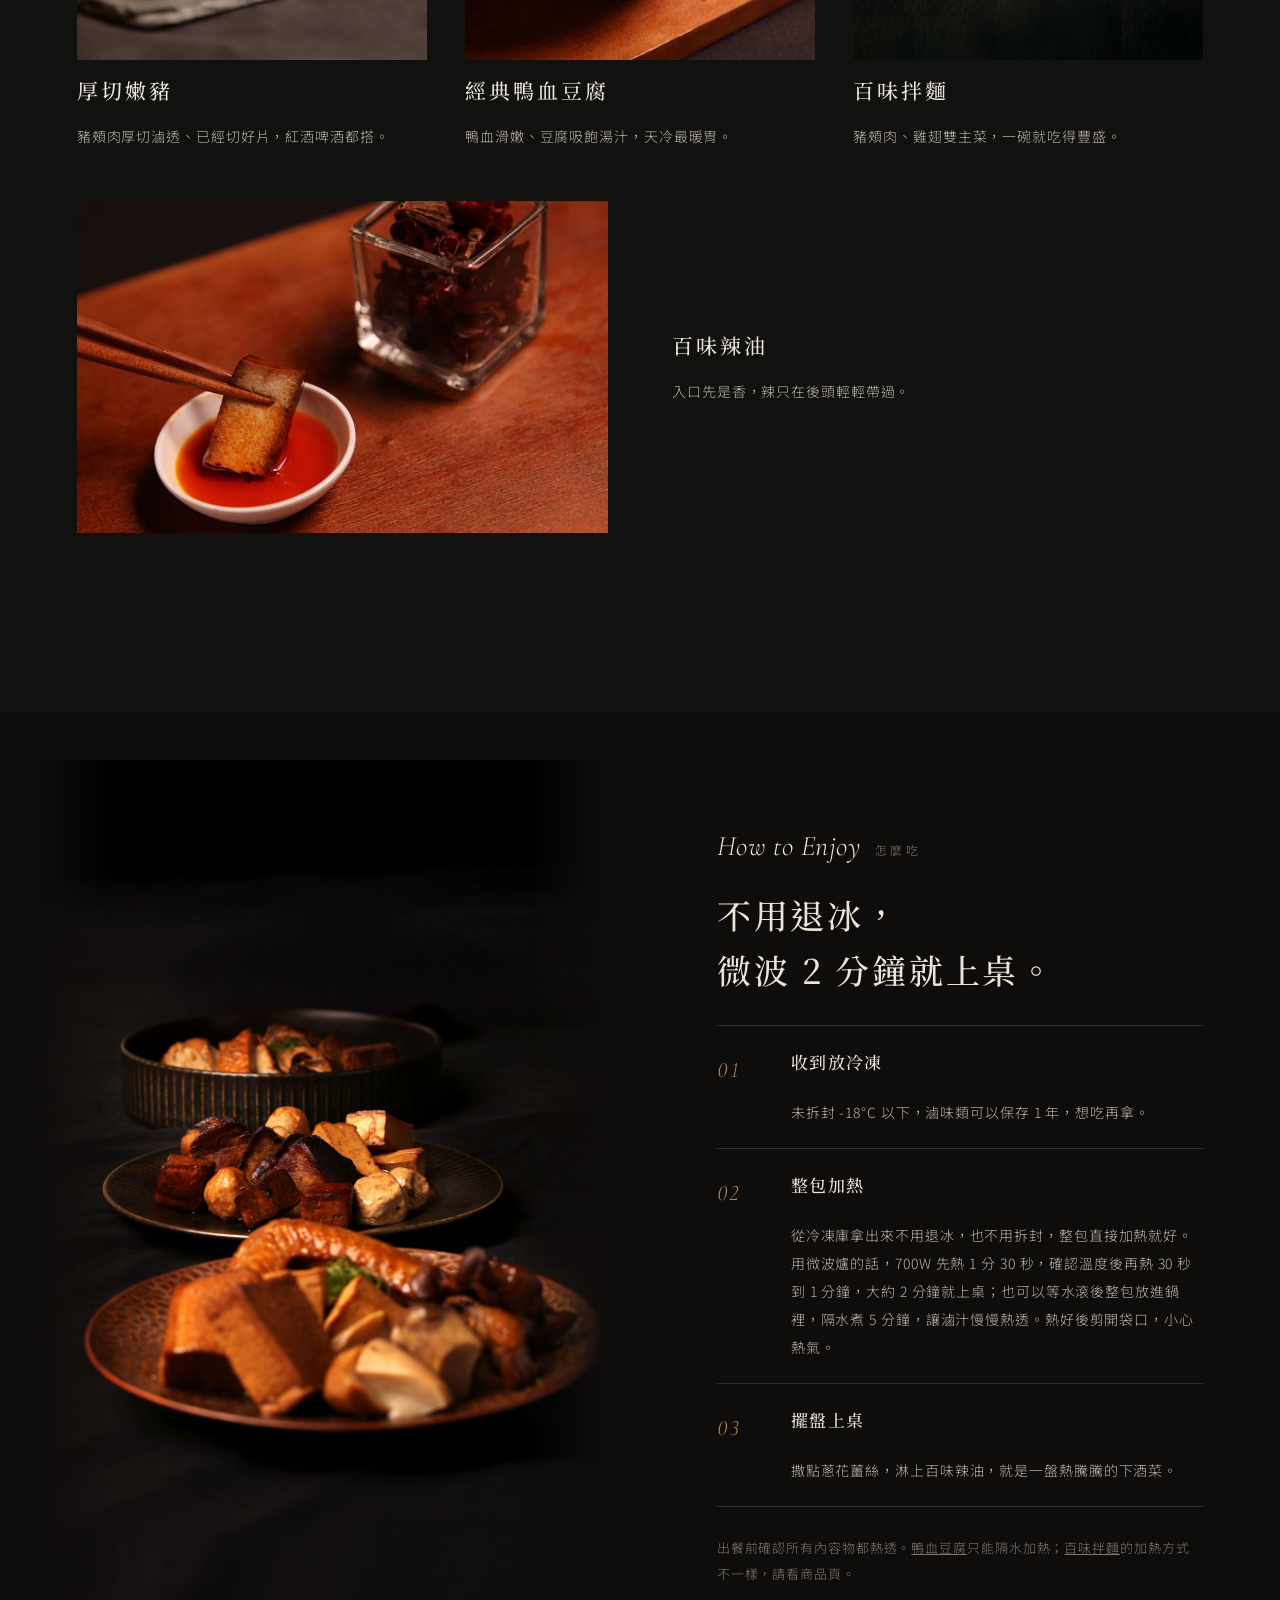
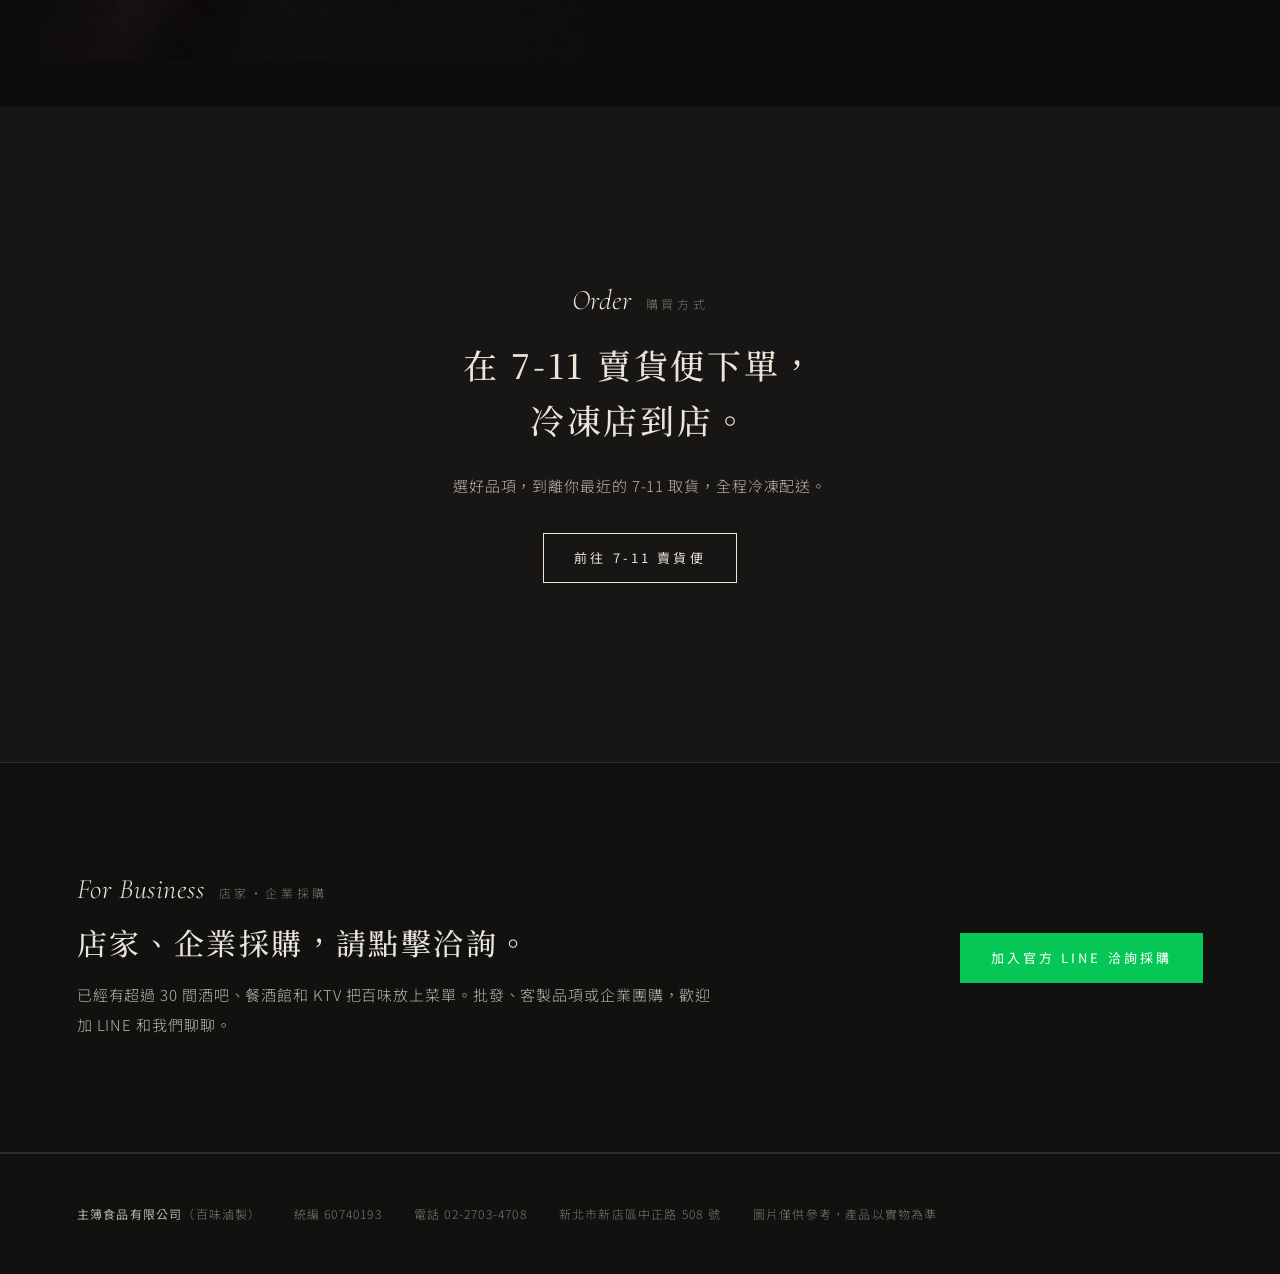
==== commit 47794066: "首頁「前往 7-11 賣貨便」改成滑過才白底 預設外框；電腦版滑過、手機版點擊時才變白底。  Co-Authored-By: Claude Opus 5.5 <noreply@anthropic.co" ====
--- a/index.html
+++ b/index.html
@@ -217,7 +217,7 @@
     <span class="label rv">Order<small>購買方式</small></span>
     <h2 class="rv">在 7-11 賣貨便下單，<br>冷凍店到店。</h2>
     <p class="rv">選好品項，到離你最近的 7-11 取貨，全程冷凍配送。</p>
-    <div class="btns rv" style="justify-content:center"><a class="btn fill" href="https://myship.7-11.com.tw/general/detail/GM250926569503" target="_blank" rel="noopener" data-cta="buy-order">前往 7-11 賣貨便</a></div>
+    <div class="btns rv" style="justify-content:center"><a class="btn" href="https://myship.7-11.com.tw/general/detail/GM250926569503" target="_blank" rel="noopener" data-cta="buy-order">前往 7-11 賣貨便</a></div>
   </div>
 </section>
 
